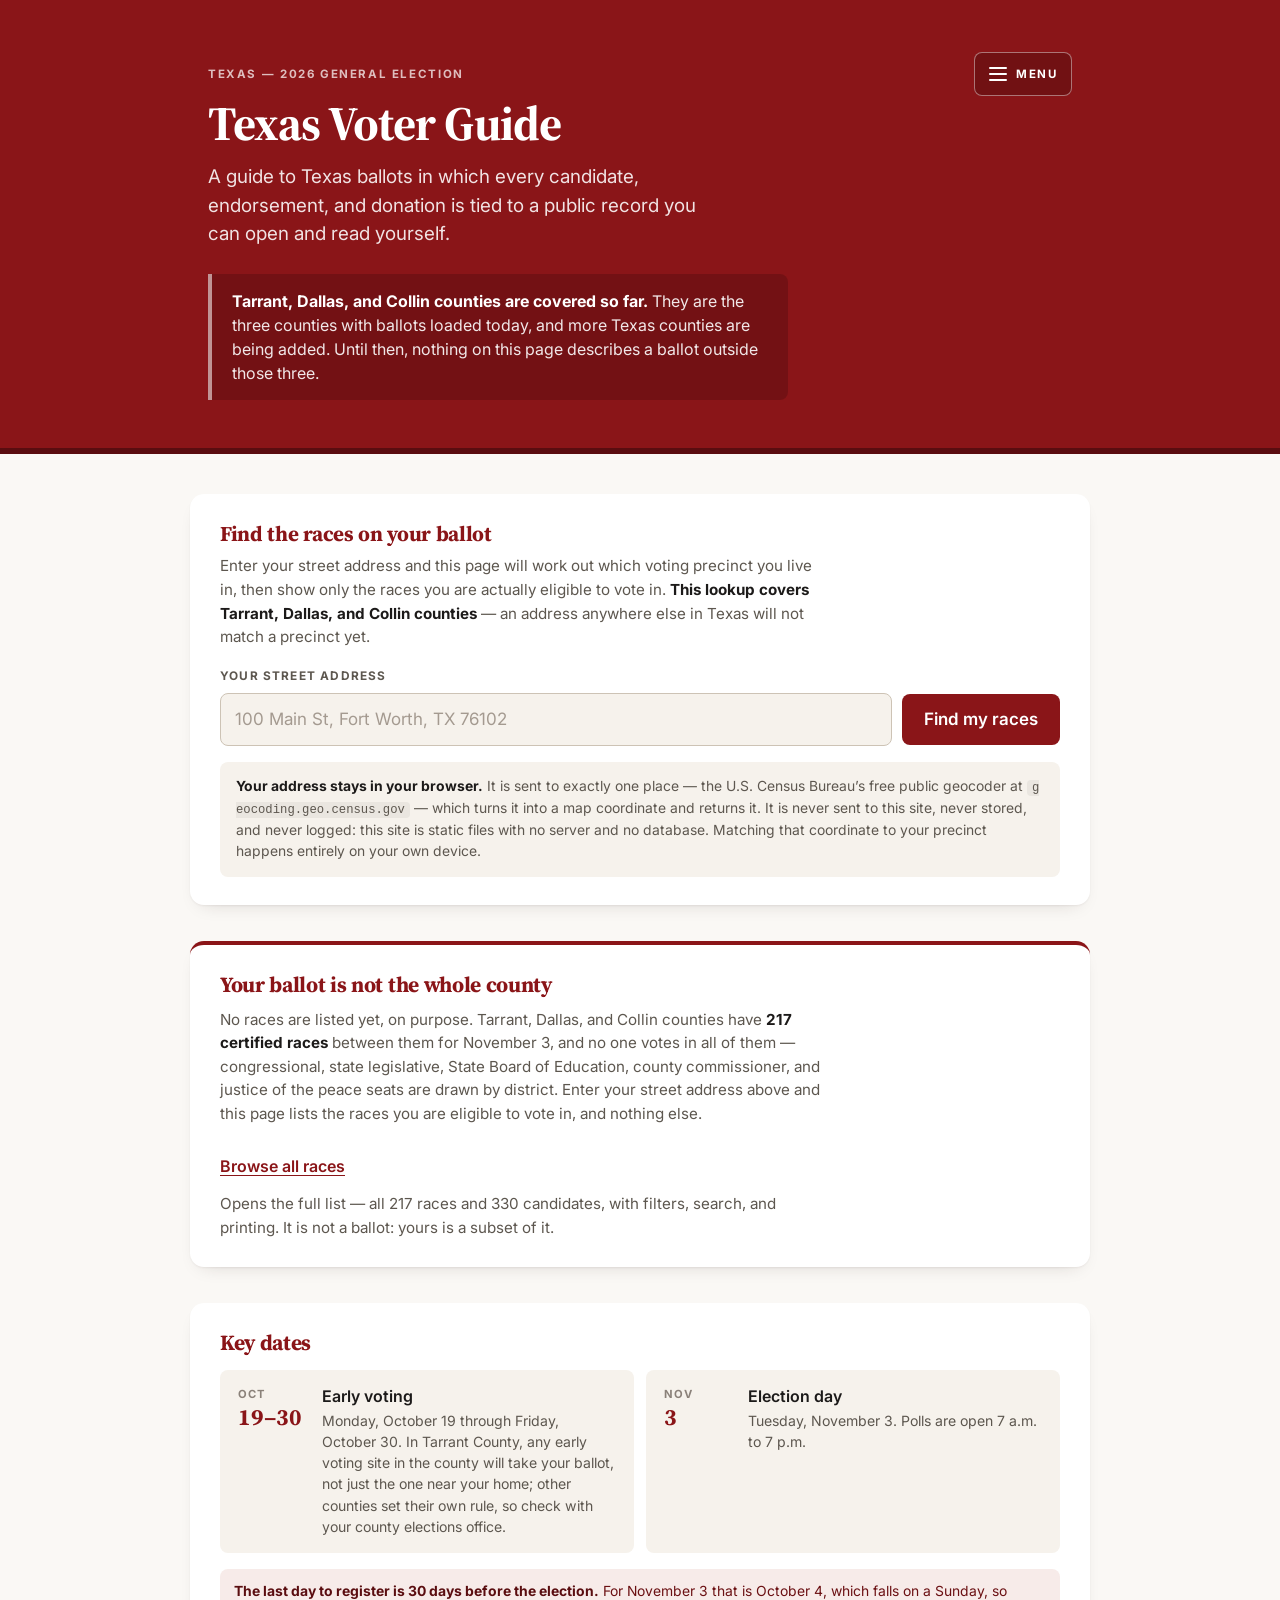
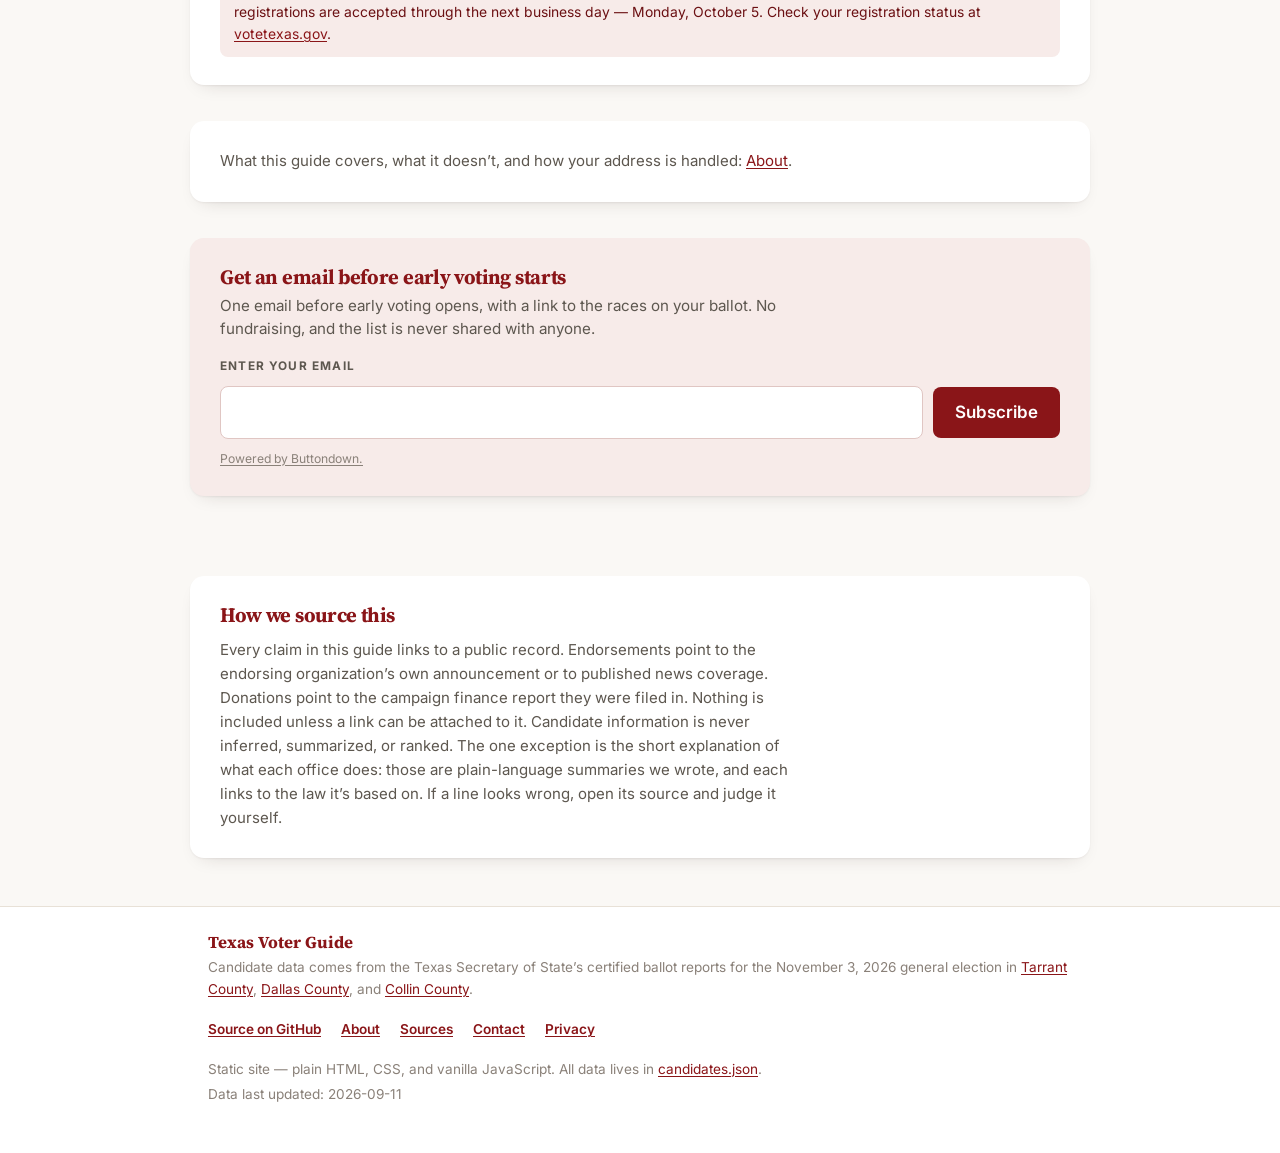
==== index.html @ 0474d274 "Disclose office summaries in sourcing statement and provenance" ====
<!DOCTYPE html>
<html lang="en">
<head>
<meta charset="utf-8">
<meta name="viewport" content="width=device-width, initial-scale=1">
<title>Texas Voter Guide</title>
<meta name="description" content="A static voter guide for Texas: races, candidates, endorsements, and donations, each with a source link. Tarrant, Dallas, and Collin counties are covered so far; more are on the way.">
<meta name="theme-color" content="#8a1518">
<link rel="icon" href="favicon.svg" type="image/svg+xml">
<link rel="preconnect" href="https://fonts.googleapis.com">
<link rel="preconnect" href="https://fonts.gstatic.com" crossorigin>
<link rel="stylesheet" href="https://fonts.googleapis.com/css2?family=Inter:wght@400;500;600;700&family=Source+Serif+4:opsz,wght@8..60,600;8..60,700&display=swap">
<link rel="stylesheet" href="styles.css">
</head>
<body>

<header class="site-header">
  <div class="wrap">
    <div class="masthead">
      <p class="eyebrow">Texas &mdash; 2026 general election</p>
      <button type="button" class="nav-toggle" id="nav-toggle"
        aria-expanded="false" aria-controls="site-nav">
        <span class="nav-bars" aria-hidden="true"></span>
        <span>Menu</span>
      </button>
    </div>

    <nav class="site-nav" id="site-nav" aria-label="Site">
      <ul>
        <li><a href="index.html" aria-current="page">Guide</a></li>
        <li><a href="about.html">About</a></li>
        <li><a href="contact.html">Contact</a></li>
      </ul>
    </nav>

    <h1>Texas Voter Guide</h1>
    <p class="mission">A guide to Texas ballots in which every candidate, endorsement, and donation is tied to a public record you can open and read yourself.</p>

    <p class="coverage"><strong>Tarrant, Dallas, and Collin counties are covered so far.</strong> They
      are the three counties with ballots loaded today, and more Texas counties are being added. Until
      then, nothing on this page describes a ballot outside those three.</p>
  </div>
</header>

<div class="wrap page">

  <section class="panel lookup" aria-labelledby="lookup-title">
    <h2 id="lookup-title">Find the races on your ballot</h2>
    <p class="lookup-intro">Enter your street address and this page will work out which voting
      precinct you live in, then show only the races you are actually eligible to vote in.
      <strong>This lookup covers Tarrant, Dallas, and Collin counties</strong> &mdash; an address anywhere
      else in Texas will not match a precinct yet.</p>

    <form id="lookup-form" class="lookup-form" novalidate>
      <label for="lookup-address">Your street address</label>
      <div class="lookup-row">
        <input type="text" id="lookup-address" name="address" autocomplete="street-address"
          placeholder="100 Main St, Fort Worth, TX 76102" spellcheck="false">
        <button type="submit" id="lookup-submit">Find my races</button>
      </div>

      <p class="lookup-privacy">
        <strong>Your address stays in your browser.</strong> It is sent to exactly one place &mdash;
        the U.S. Census Bureau&rsquo;s free public geocoder at <code>geocoding.geo.census.gov</code>
        &mdash; which turns it into a map coordinate and returns it. It is never sent to this site,
        never stored, and never logged: this site is static files with no server and no database.
        Matching that coordinate to your precinct happens entirely on your own device.
      </p>
    </form>

    <div id="lookup-status" class="lookup-status" role="status" aria-live="polite" hidden></div>
    <div id="lookup-result" class="lookup-result" hidden></div>
  </section>

  <!-- Stands where the race list will go. Nothing is rendered on first load:
       the list is opened either by an address resolving or by the browse
       button below, both of which run revealRaces() in app.js. -->
  <section class="panel gate" id="landing-gate" aria-labelledby="gate-title">
    <h2 id="gate-title">Your ballot is not the whole county</h2>
    <p>No races are listed yet, on purpose. Tarrant, Dallas, and Collin counties have
      <strong><span data-count="races">&hellip;</span> certified races</strong> between them
      for November 3, and no one votes in all of them &mdash; congressional, state legislative,
      State Board of Education, county commissioner, and justice of the peace seats are drawn by
      district. Enter your street address above and this page lists the races you are eligible to
      vote in, and nothing else.</p>

    <p class="gate-action">
      <button type="button" class="gate-link" id="browse-all"
        aria-controls="browse" aria-expanded="false">Browse all races</button>
    </p>
    <p class="gate-hint">Opens the full list &mdash; all <span data-count="races">&hellip;</span>
      races and <span data-count="candidates">&hellip;</span> candidates, with
      filters, search, and printing. It is not a ballot: yours is a subset of it.</p>
  </section>

  <section class="panel dates" aria-labelledby="dates-title">
    <h2 id="dates-title">Key dates</h2>
    <ul class="date-list">
      <li>
        <span class="date-when">
          <span class="date-month">Oct</span>
          <span class="date-day">19&ndash;30</span>
        </span>
        <span class="date-what">
          <span class="date-title">Early voting</span>
          <span class="date-body">Monday, October 19 through Friday, October 30. In Tarrant County,
            any early voting site in the county will take your ballot, not just the one near your
            home; other counties set their own rule, so check with your county elections
            office.</span>
        </span>
      </li>
      <li>
        <span class="date-when">
          <span class="date-month">Nov</span>
          <span class="date-day">3</span>
        </span>
        <span class="date-what">
          <span class="date-title">Election day</span>
          <span class="date-body">Tuesday, November 3. Polls are open 7 a.m. to 7 p.m.</span>
        </span>
      </li>
    </ul>

    <p class="date-note"><strong>The last day to register is 30 days before the election.</strong>
      For November 3 that is October 4, which falls on a Sunday, so registrations are accepted
      through the next business day &mdash; Monday, October 5. Check your registration status at
      <a href="https://www.votetexas.gov/register-to-vote/">votetexas.gov</a>.</p>
  </section>

  <!-- Hidden on first load; revealed by revealRaces() in app.js once an address
       resolves or the browse button is pressed. -->
  <div id="browse" class="browse" tabindex="-1" hidden>

    <section class="panel" aria-labelledby="how-title">
      <p class="eyebrow" id="how-title">How this guide works</p>
      <ol class="steps">
        <li>
          <span class="step-title">Find your ballot</span>
          <span class="step-body">Filter by federal, state, or county races &mdash; then check which districts you live in.</span>
        </li>
        <li>
          <span class="step-title">Compare the candidates</span>
          <span class="step-body">Each race card lists its certified candidates and their party.</span>
        </li>
        <li>
          <span class="step-title">Check the source</span>
          <span class="step-body">Candidate names come from the state&rsquo;s certified ballot report, linked below.</span>
        </li>
      </ol>
    </section>

    <div class="panel banner" role="note">
      <p class="banner-title">Candidates are real &mdash; endorsements and donations are not loaded yet</p>
      <p>Every race name, candidate name, and party label below is transcribed from the Texas
      Secretary of State&rsquo;s Ballot Certification Reports for the November 3, 2026 general
      election in <a href="sources/ballot-certification-2026-11-03.pdf">Tarrant County</a>,
      <a href="sources/ballot-certification-dallas-2026-11-03.pdf">Dallas County</a>, and
      <a href="sources/ballot-certification-collin-2026-11-03.pdf">Collin County</a>. The
      endorsement and donation sections are empty for every candidate: that data has not been
      collected yet.</p>
      <p>This page lists every race certified in all three counties. <strong>Your ballot will show only a
      subset of them</strong> &mdash; congressional, state legislative, State Board of Education,
      county commissioner, and justice of the peace races are drawn by district, so which ones you
      vote in depends on your address. Use the address lookup above to narrow this page to your
      own ballot.</p>
    </div>

    <section class="controls" id="controls" aria-label="Filters">
      <div class="control">
        <label for="filter-type">Level</label>
        <select id="filter-type">
          <option value="all">All levels</option>
          <option value="federal">Federal</option>
          <option value="state">State</option>
          <option value="county">County &amp; precinct</option>
        </select>
      </div>

      <div class="control">
        <label for="filter-party">Party</label>
        <select id="filter-party">
          <option value="all">All parties</option>
          <option value="REPUBLICAN">Republican</option>
          <option value="DEMOCRATIC">Democratic</option>
          <option value="LIBERTARIAN">Libertarian</option>
          <option value="GREEN">Green</option>
        </select>
      </div>

      <div class="control control-wide">
        <label for="filter-jurisdiction">Jurisdiction</label>
        <select id="filter-jurisdiction">
          <option value="all">All jurisdictions</option>
        </select>
      </div>

      <div class="control control-wide">
        <label for="filter-sort">Order</label>
        <select id="filter-sort">
          <option value="ballot">Ballot order</option>
          <option value="jurisdiction">Grouped by jurisdiction</option>
        </select>
      </div>

      <div class="control control-wide control-search">
        <label for="filter-search">Search</label>
        <input type="search" id="filter-search" placeholder="Candidate, race, donor, endorser&hellip;" autocomplete="off">
      </div>

      <div class="control control-wide control-reset">
        <label for="filter-reset">Filters</label>
        <button type="button" id="filter-reset">Reset filters</button>
      </div>
    </section>

    <p class="filter-note" id="party-note" hidden></p>

    <div class="result-bar">
      <p class="result-count" id="result-count" aria-live="polite"></p>
      <button type="button" id="print-ballot" class="print-button">Print my ballot</button>
    </div>

    <!-- Screen-hidden, print-only: the printed sheet has no hero to identify it,
         so it carries its own heading and, when an address has resolved, the
         precinct and matched address the list was narrowed to. -->
    <div class="print-only print-header" id="print-header"></div>

    <main id="results" aria-label="Races by jurisdiction"></main>

    <!-- Screen-hidden, print-only: filled in only for a slate print, where races
         with no candidate from the selected party are the reason the sheet has
         gaps in it. -->
    <div class="print-only print-footer" id="print-footer"></div>

  </div><!-- /#browse -->

  <section class="panel about" aria-label="About this guide">
    <p>What this guide covers, what it doesn&rsquo;t, and how your address is handled:
      <a href="about.html">About</a>.</p>
  </section>

  <section class="panel signup" aria-labelledby="signup-title">
    <h2 id="signup-title">Get an email before early voting starts</h2>
    <p class="signup-intro">One email before early voting opens, with a link to the races on your
      ballot. No fundraising, and the list is never shared with anyone.</p>

    <form action="https://buttondown.com/api/emails/embed-subscribe/redvoterguides" method="post" class="embeddable-buttondown-form">
      <label for="bd-email">Enter your email</label>
      <input type="email" name="email" id="bd-email" />
      <input type="submit" value="Subscribe" />
      <p><a href="https://buttondown.com/refer/redvoterguides" target="_blank">Powered by Buttondown.</a></p>
    </form>
  </section>

  <section class="sourcing" aria-labelledby="sourcing-title">
    <h2 id="sourcing-title">How we source this</h2>
    <p>Every claim in this guide links to a public record. Endorsements point to the endorsing
      organization&rsquo;s own announcement or to published news coverage. Donations point to the
      campaign finance report they were filed in. Nothing is included unless a link can be
      attached to it. Candidate information is never inferred, summarized, or ranked. The one
      exception is the short explanation of what each office does: those are plain-language
      summaries we wrote, and each links to the law it&rsquo;s based on. If a line looks wrong,
      open its source and judge it yourself.</p>
  </section>

</div>

<footer class="site-footer">
  <div class="wrap">
    <p class="footer-name">Texas Voter Guide</p>
    <p>Candidate data comes from the Texas Secretary of State&rsquo;s certified ballot reports for
      the November 3, 2026 general election in
      <a href="sources/ballot-certification-2026-11-03.pdf">Tarrant County</a>,
      <a href="sources/ballot-certification-dallas-2026-11-03.pdf">Dallas County</a>, and
      <a href="sources/ballot-certification-collin-2026-11-03.pdf">Collin County</a>.</p>
    <ul class="footer-links">
      <li><a href="https://github.com/andrewwimmer/texas-voter-guide">Source on GitHub</a></li>
      <li><a href="about.html">About</a></li>
      <li><a href="sources.html">Sources</a></li>
      <li><a href="contact.html">Contact</a></li>
      <li><a href="about.html#privacy">Privacy</a></li>
    </ul>
    <p>Static site &mdash; plain HTML, CSS, and vanilla JavaScript. All data lives in
      <a href="candidates.json">candidates.json</a>.</p>
    <p id="last-updated"></p>
  </div>
</footer>

<script src="nav.js"></script>
<script src="app.js"></script>
<!-- Cloudflare Web Analytics --><script type='module' src='https://static.cloudflareinsights.com/beacon.min.js' data-cf-beacon='{"token": "117463850c114cb5905c8908d6b514a8"}'></script><!-- End Cloudflare Web Analytics -->
</body>
</html>
---- styles.css ----
/* Texas Voter Guide — presentation only.

   Mobile first: every base rule targets a phone held in one hand, and
   min-width queries only ever add width, never rearrange meaning.

   The page has three densities, in this order, and the spacing scale exists
   to keep them apart: a heavy red hero, a run of quiet explanatory panels,
   and then the ballot itself — a long list that has to stay scannable for
   several hundred lines. */

:root {
  --bg: #faf8f5;
  --surface: #ffffff;
  --surface-sunk: #f6f2ec;
  --text: #1c1a19;
  --muted: #5d574f;
  --faint: #8a8179;
  --line: #e8e1d7;
  --line-strong: #cdc3b5;
  --hairline: #f0eae1;

  --red: #8a1518;          /* 9.1:1 on --bg */
  --red-dark: #6b1013;
  --red-deep: #5a0d10;
  --red-soft: #f7ebe9;
  --red-line: #e0c6c3;

  --warn-bg: #fdf6e6;
  --warn-line: #d6a94a;
  --warn-accent: #9a6b0e;
  --warn-text: #4a3a12;

  /* Party colors carry no meaning on their own — every chip also states the
     party in words and stamps a distinctly shaped glyph. Color is the third
     signal, never the only one. */
  --rep: #8a1518;
  --rep-bg: #f9ecea;
  --dem: #164a80;
  --dem-bg: #eaf1f8;
  --lib: #7a5310;
  --lib-bg: #fbf2df;
  --grn: #1b5b37;
  --grn-bg: #e8f3ec;

  --serif: "Source Serif 4", Georgia, "Times New Roman", serif;
  --sans: Inter, -apple-system, BlinkMacSystemFont, "Segoe UI", Roboto, Arial, sans-serif;

  --r-sm: 8px;
  --r: 14px;
  --r-lg: 20px;

  /* Cards are lifted off the page instead of boxed in. Two layers: a tight
     contact shadow so edges read at all, and a wide soft one for depth. */
  --shadow: 0 1px 2px rgba(40, 26, 22, 0.05), 0 8px 20px -12px rgba(40, 26, 22, 0.22);
  --shadow-lift: 0 2px 4px rgba(40, 26, 22, 0.06), 0 14px 30px -14px rgba(40, 26, 22, 0.28);

  /* One spacing rhythm for the whole page. Panels sit a --gap apart;
     jurisdiction groups get --gap-group, which is deliberately much larger —
     that gap is the only thing separating one office's races from the next. */
  --gap: 28px;
  --gap-group: 56px;
}

* { box-sizing: border-box; }

html {
  -webkit-text-size-adjust: 100%;
  scroll-behavior: smooth;
  color-scheme: light;
}

body {
  margin: 0;
  background: var(--bg);
  color: var(--text);
  font-family: var(--sans);
  font-size: 17px;
  line-height: 1.6;
  -webkit-font-smoothing: antialiased;
  text-rendering: optimizeLegibility;
}

h1, h2, h3 {
  font-family: var(--serif);
  font-weight: 700;
  line-height: 1.15;
  letter-spacing: -0.015em;
  color: var(--red);
}

p { margin: 0 0 12px; }
p:last-child { margin-bottom: 0; }

.wrap {
  max-width: 900px;
  margin: 0 auto;
  padding: 0 18px;
}

a {
  color: var(--red);
  text-underline-offset: 2px;
  text-decoration-thickness: 1px;
}

a:hover { color: var(--red-dark); }

:focus-visible {
  outline: 3px solid var(--red);
  outline-offset: 2px;
  border-radius: 4px;
}

.visually-hidden {
  position: absolute;
  width: 1px;
  height: 1px;
  margin: -1px;
  padding: 0;
  overflow: hidden;
  clip-path: inset(50%);
  white-space: nowrap;
}

/* Shared eyebrow: small, tracked, uppercase. Used above every major heading
   so each section announces its kind before its name. */
.eyebrow {
  margin: 0 0 8px;
  font-family: var(--sans);
  font-size: 0.72rem;
  font-weight: 700;
  text-transform: uppercase;
  letter-spacing: 0.14em;
  color: var(--faint);
}

/* ==========================================================================
   Hero — a solid red band, full bleed, that the page falls out of.
   ========================================================================== */

.site-header {
  background: var(--red);
  color: #fff;
  padding: 30px 0 34px;
  /* A darker seam at the base keeps the band from ending on a flat cut. */
  box-shadow: inset 0 -6px 0 var(--red-deep);
}

.site-header .eyebrow {
  color: rgba(255, 255, 255, 0.72);
  margin-bottom: 10px;
}

.site-header h1 {
  margin: 0 0 12px;
  font-size: clamp(2.1rem, 8.5vw, 2.6rem);
  color: #fff;
  letter-spacing: -0.02em;
}

.mission {
  margin: 0;
  max-width: 34ch;
  font-size: 1.06rem;
  line-height: 1.5;
  color: rgba(255, 255, 255, 0.88);
}

/* The single most important caveat on the page, so it stays inside the band
   rather than becoming one more panel below it. */
.coverage {
  margin: 22px 0 0;
  max-width: 58ch;
  padding: 13px 16px;
  background: rgba(0, 0, 0, 0.16);
  border-left: 4px solid rgba(255, 255, 255, 0.55);
  border-radius: 0 var(--r-sm) var(--r-sm) 0;
  font-size: 0.95rem;
  line-height: 1.5;
  color: rgba(255, 255, 255, 0.9);
}

.coverage strong { color: #fff; }

/* ---------- Masthead + navigation ----------
   A hamburger at every width: the links stay collapsed behind the button on
   desktop as on a phone. The button is the single source of state
   (aria-expanded); .is-open on the nav is only ever derived from it. */

.masthead {
  display: flex;
  align-items: center;
  justify-content: space-between;
  gap: 16px;
}

.masthead .eyebrow { margin-bottom: 0; }

.nav-toggle {
  flex: 0 0 auto;
  display: inline-flex;
  align-items: center;
  gap: 9px;
  min-height: 44px;
  padding: 9px 14px;
  font: inherit;
  font-size: 0.72rem;
  font-weight: 700;
  text-transform: uppercase;
  letter-spacing: 0.12em;
  color: #fff;
  background: rgba(0, 0, 0, 0.18);
  border: 1px solid rgba(255, 255, 255, 0.42);
  border-radius: var(--r-sm);
  cursor: pointer;
  -webkit-appearance: none;
  appearance: none;
}

.nav-toggle:hover { background: rgba(0, 0, 0, 0.3); }

/* The red band swallows a red focus ring, so the hero's controls take a white
   one instead. */
.nav-toggle:focus-visible,
.site-nav a:focus-visible {
  outline: 3px solid #fff;
  outline-offset: 2px;
}

/* Three bars from one element: the middle is the span, the outer two its
   pseudo-elements. Open, the middle drops out and the others cross. */
.nav-bars,
.nav-bars::before,
.nav-bars::after {
  display: block;
  width: 18px;
  height: 2px;
  background: #fff;
  border-radius: 2px;
  transition: transform 0.16s ease, top 0.16s ease, background-color 0.16s ease;
}

.nav-bars {
  position: relative;
}

.nav-bars::before,
.nav-bars::after {
  content: "";
  position: absolute;
  left: 0;
}

.nav-bars::before { top: -6px; }
.nav-bars::after { top: 6px; }

.nav-toggle[aria-expanded="true"] .nav-bars { background: transparent; }

.nav-toggle[aria-expanded="true"] .nav-bars::before {
  top: 0;
  transform: rotate(45deg);
}

.nav-toggle[aria-expanded="true"] .nav-bars::after {
  top: 0;
  transform: rotate(-45deg);
}

.site-nav { display: none; }
.site-nav.is-open { display: block; }

.site-nav ul {
  list-style: none;
  margin: 16px 0 2px;
  padding: 6px;
  display: flex;
  flex-direction: column;
  gap: 2px;
  background: rgba(0, 0, 0, 0.18);
  border-radius: var(--r-sm);
}

.site-nav a {
  display: block;
  min-height: 44px;
  padding: 11px 13px;
  border-radius: var(--r-sm);
  color: #fff;
  font-weight: 600;
  font-size: 0.98rem;
  text-decoration: none;
}

.site-nav a:hover {
  color: #fff;
  background: rgba(255, 255, 255, 0.14);
}

/* The current page is marked by weight and a held highlight, not by colour
   alone. */
.site-nav a[aria-current="page"] {
  background: rgba(255, 255, 255, 0.18);
  font-weight: 700;
}

/* ==========================================================================
   Page body rhythm
   ========================================================================== */

.page { padding: var(--gap) 0 0; }

.panel { margin: 0 0 var(--gap); }

.panel > h2 {
  margin: 0 0 8px;
  font-size: 1.3rem;
}

/* ---------- How it works ---------- */

.steps {
  list-style: none;
  counter-reset: step;
  margin: 0;
  padding: 0;
  display: grid;
  gap: 16px;
}

.steps li {
  counter-increment: step;
  position: relative;
  padding-left: 44px;
  min-height: 32px;
}

.steps li::before {
  content: counter(step);
  position: absolute;
  left: 0;
  top: 1px;
  width: 30px;
  height: 30px;
  border-radius: 50%;
  background: var(--red);
  color: #fff;
  font-family: var(--serif);
  font-weight: 700;
  font-size: 1rem;
  display: flex;
  align-items: center;
  justify-content: center;
}

.step-title {
  display: block;
  font-weight: 600;
  font-size: 0.98rem;
  line-height: 1.35;
}

.step-body {
  display: block;
  color: var(--muted);
  font-size: 0.9rem;
  line-height: 1.5;
}

/* ---------- Section divider ----------
   Used where two unrelated forms share a page: the rule breaks the rhythm and
   the note names what comes next, so the second form is read as a new ask
   rather than as more of the first one. */

.section-divider {
  margin: var(--gap-group) 0 10px;
  border: 0;
  border-top: 1px solid var(--line-strong);
}

.section-divider-note {
  margin: 0 0 14px;
  font-size: 0.74rem;
  font-weight: 700;
  text-transform: uppercase;
  letter-spacing: 0.1em;
  color: var(--faint);
}

/* ---------- Email signup ----------
   Tinted, not white: it must never be mistaken for the address lookup. */

.signup {
  padding: 22px 20px;
  background: var(--red-soft);
  border-radius: var(--r);
  box-shadow: var(--shadow);
}

.signup h2 {
  margin: 0 0 6px;
  font-size: 1.28rem;
}

.signup-intro {
  margin: 0 0 16px;
  font-size: 0.95rem;
  line-height: 1.5;
  max-width: 56ch;
  color: var(--muted);
}

.signup .embeddable-buttondown-form {
  display: flex;
  flex-direction: column;
  gap: 10px;
}

.signup .embeddable-buttondown-form label {
  font-size: 0.74rem;
  font-weight: 700;
  text-transform: uppercase;
  letter-spacing: 0.1em;
  color: var(--muted);
}

.signup .embeddable-buttondown-form input[type="email"] {
  font: inherit;
  min-width: 0;
  min-height: 48px;
  padding: 12px 14px;
  border: 1px solid var(--red-line);
  border-radius: var(--r-sm);
  background: var(--surface);
  color: var(--text);
}

.signup .embeddable-buttondown-form input[type="submit"] {
  font: inherit;
  font-weight: 600;
  min-height: 48px;
  padding: 12px 22px;
  border: 0;
  border-radius: var(--r-sm);
  background: var(--red);
  color: #fff;
  cursor: pointer;
  white-space: nowrap;
  -webkit-appearance: none;
  appearance: none;
}

.signup .embeddable-buttondown-form input[type="submit"]:hover { background: var(--red-dark); }

.signup .embeddable-buttondown-form p {
  margin: 0;
  font-size: 0.76rem;
  color: var(--faint);
}

.signup .embeddable-buttondown-form p a { color: var(--faint); }
.signup .embeddable-buttondown-form p a:hover { color: var(--red); }

/* ---------- Data-status notice ---------- */

.banner {
  padding: 16px 18px;
  background: var(--warn-bg);
  border-left: 5px solid var(--warn-line);
  border-radius: 0 var(--r) var(--r) 0;
  color: var(--warn-text);
  font-size: 0.92rem;
  line-height: 1.55;
  box-shadow: var(--shadow);
}

.banner p { margin: 0 0 10px; }
.banner p:last-child { margin-bottom: 0; }

.banner-title {
  font-family: var(--sans);
  font-size: 0.74rem;
  font-weight: 700;
  text-transform: uppercase;
  letter-spacing: 0.1em;
  color: var(--warn-accent);
}

.banner a { color: var(--warn-accent); }

/* ---------- Address lookup ---------- */

.lookup {
  background: var(--surface);
  border-radius: var(--r);
  padding: 22px 20px;
  box-shadow: var(--shadow);
}

.lookup h2 {
  margin: 0 0 8px;
  font-size: 1.32rem;
}

.lookup-intro {
  margin: 0 0 18px;
  color: var(--muted);
  font-size: 0.95rem;
  line-height: 1.55;
  max-width: 60ch;
}

.lookup-intro strong { color: var(--text); }

.lookup-form label {
  display: block;
  font-size: 0.74rem;
  font-weight: 700;
  text-transform: uppercase;
  letter-spacing: 0.1em;
  color: var(--muted);
  margin-bottom: 7px;
}

.lookup-row {
  display: flex;
  flex-direction: column;
  gap: 10px;
}

.lookup-row input {
  flex: 1;
  min-width: 0;
  font: inherit;
  min-height: 48px;
  padding: 12px 14px;
  border: 1px solid var(--line-strong);
  border-radius: var(--r-sm);
  background: var(--surface-sunk);
  color: var(--text);
}

.lookup-row input::placeholder { color: #a49a90; }

.lookup-row button {
  font: inherit;
  font-weight: 600;
  min-height: 48px;
  padding: 12px 22px;
  border: 0;
  border-radius: var(--r-sm);
  background: var(--red);
  color: #fff;
  cursor: pointer;
  white-space: nowrap;
}

.lookup-row button:hover:not(:disabled) { background: var(--red-dark); }

.lookup-row button:disabled {
  opacity: 0.6;
  cursor: progress;
}

.lookup-privacy {
  margin: 16px 0 0;
  padding: 14px 16px;
  background: var(--surface-sunk);
  border-radius: var(--r-sm);
  font-size: 0.87rem;
  line-height: 1.55;
  color: var(--muted);
}

.lookup-privacy strong { color: var(--text); }

.lookup-privacy code,
.banner code {
  font-size: 0.88em;
  background: rgba(0, 0, 0, 0.05);
  padding: 1px 5px;
  border-radius: 4px;
  word-break: break-all;
}

/* ---------- Lookup status ---------- */

.lookup-status {
  margin-top: 14px;
  padding: 12px 14px;
  border-radius: var(--r-sm);
  background: var(--surface-sunk);
  font-size: 0.92rem;
  color: var(--muted);
}

.lookup-status-warn {
  background: var(--warn-bg);
  color: var(--warn-text);
  box-shadow: inset 4px 0 0 var(--warn-line);
  padding-left: 16px;
}

.lookup-status-error {
  background: var(--red-soft);
  color: var(--red-dark);
  font-weight: 500;
  box-shadow: inset 4px 0 0 var(--red);
  padding-left: 16px;
}

/* ---------- Matched precinct panel ---------- */

.lookup-result {
  margin-top: 18px;
  border-radius: var(--r);
  background: var(--red-soft);
  padding: 18px 18px 16px;
  box-shadow: inset 5px 0 0 var(--red);
}

.ballot-head { margin-bottom: 2px; }

.ballot-precinct-label {
  margin: 0;
  font-size: 0.72rem;
  font-weight: 700;
  text-transform: uppercase;
  letter-spacing: 0.12em;
  color: var(--muted);
}

.ballot-precinct {
  margin: 2px 0 0;
  font-family: var(--serif);
  font-size: 2.2rem;
  font-weight: 700;
  line-height: 1.05;
  color: var(--red);
  letter-spacing: -0.02em;
}

.ballot-address {
  margin: 5px 0 0;
  font-size: 0.88rem;
  color: var(--muted);
}

.ballot-why {
  margin: 16px 0 10px;
  font-size: 0.93rem;
  font-weight: 500;
}

.district-list {
  list-style: none;
  margin: 0;
  padding: 0;
  border-top: 1px solid var(--red-line);
}

.district-list li {
  display: flex;
  flex-direction: column;
  gap: 1px;
  padding: 10px 0;
  border-bottom: 1px solid var(--red-line);
}

.district-label {
  font-size: 0.72rem;
  font-weight: 700;
  text-transform: uppercase;
  letter-spacing: 0.08em;
  color: var(--muted);
}

.district-value { font-weight: 600; }

.district-unknown {
  font-weight: 400;
  font-style: italic;
  color: var(--muted);
}

.district-note {
  font-size: 0.84rem;
  color: var(--warn-text);
  background: var(--warn-bg);
  box-shadow: inset 3px 0 0 var(--warn-line);
  padding: 4px 10px;
  margin-top: 5px;
  border-radius: 0 4px 4px 0;
}

.ballot-actions {
  display: flex;
  flex-wrap: wrap;
  gap: 10px;
  margin-top: 16px;
}

.ballot-actions button {
  font: inherit;
  font-size: 0.93rem;
  font-weight: 600;
  min-height: 44px;
  padding: 10px 18px;
  border-radius: var(--r-sm);
  cursor: pointer;
  border: 0;
}

.ballot-toggle {
  background: var(--red);
  color: #fff;
}

.ballot-toggle:hover { background: var(--red-dark); }

.ballot-clear {
  background: var(--surface);
  color: var(--text);
  box-shadow: inset 0 0 0 1px var(--red-line);
}

.ballot-clear:hover {
  color: var(--red);
  box-shadow: inset 0 0 0 1px var(--red);
}

/* ==========================================================================
   Landing page

   Everything between the address field and the race list on a first visit.
   The list itself is not on the page yet, so these panels carry the whole
   first screen: what the lookup is for, when to vote, where the data came
   from, and what is missing from it.
   ========================================================================== */

/* ---------- First-load gate ----------
   Stands in the slot the race list will occupy. The red top edge ties it to
   the lookup above it: same decision, second half of it. */

.gate {
  background: var(--surface);
  border-radius: var(--r);
  border-top: 4px solid var(--red);
  padding: 22px 20px;
  box-shadow: var(--shadow);
}

.gate h2 {
  margin: 0 0 10px;
  font-size: 1.25rem;
}

.gate p {
  color: var(--muted);
  font-size: 0.95rem;
  line-height: 1.55;
  max-width: 60ch;
}

.gate strong { color: var(--text); }

.gate-action { margin: 18px 0 4px; }

/* A button, not an anchor: it reveals content rather than navigating. Styled
   as a link so it reads as the quieter second option next to "Find my races",
   but sized to the 44px touch target every other control on the page keeps. */
.gate-link {
  font: inherit;
  font-size: 1rem;
  font-weight: 600;
  cursor: pointer;
  display: inline-block;
  min-height: 44px;
  padding: 10px 0;
  border: 0;
  background: none;
  color: var(--red);
  text-align: left;
  text-decoration: underline;
  text-underline-offset: 3px;
  text-decoration-thickness: 1px;
}

.gate-link:hover {
  color: var(--red-dark);
  text-decoration-thickness: 2px;
}

.gate-hint {
  margin: 0;
  color: var(--faint);
  font-size: 0.85rem;
  line-height: 1.5;
}

/* The revealed list. No display of its own, so [hidden] keeps working. */
.browse:focus { outline: none; }

/* ---------- Key dates ---------- */

.dates {
  background: var(--surface);
  border-radius: var(--r);
  padding: 22px 20px;
  box-shadow: var(--shadow);
}

.dates h2 {
  margin: 0 0 14px;
  font-size: 1.25rem;
}

.date-list {
  list-style: none;
  margin: 0;
  padding: 0;
  display: grid;
  gap: 12px;
}

.date-list li {
  display: flex;
  gap: 14px;
  padding: 14px 16px;
  background: var(--surface-sunk);
  border-radius: var(--r-sm);
}

/* Fixed-width date column so the two rows line up their titles regardless of
   how long the date reads. */
.date-when {
  flex: 0 0 4.4rem;
  display: flex;
  flex-direction: column;
  gap: 2px;
}

.date-month {
  font-size: 0.7rem;
  font-weight: 700;
  text-transform: uppercase;
  letter-spacing: 0.11em;
  color: var(--faint);
}

.date-day {
  font-family: var(--serif);
  font-size: 1.45rem;
  font-weight: 700;
  line-height: 1;
  color: var(--red);
}

.date-title {
  display: block;
  font-weight: 600;
  font-size: 1rem;
  line-height: 1.3;
}

.date-body {
  display: block;
  margin-top: 3px;
  color: var(--muted);
  font-size: 0.88rem;
  line-height: 1.5;
}

/* The registration deadline is a rule, not a date on the calendar above it,
   so it sits outside the list and is tinted to say so. */
.date-note {
  margin: 16px 0 0;
  padding: 12px 14px;
  background: var(--red-soft);
  border-radius: var(--r-sm);
  color: var(--red-dark);
  font-size: 0.87rem;
  line-height: 1.55;
}

.date-note strong { color: var(--red-deep); }

/* ---------- Data provenance ---------- */

.provenance {
  background: var(--surface);
  border-radius: var(--r);
  padding: 22px 20px;
  box-shadow: var(--shadow);
}

.provenance h2 {
  margin: 0 0 14px;
  font-size: 1.25rem;
}

.prov-list {
  margin: 0;
  display: grid;
  gap: 14px;
}

.prov-item {
  padding: 14px 16px;
  background: var(--surface-sunk);
  border-left: 3px solid var(--red-line);
  border-radius: 0 var(--r-sm) var(--r-sm) 0;
}

/* The number is the headline: it is the thing a reader can go and count. */
.prov-item dt {
  margin: 0 0 5px;
  font-family: var(--serif);
  font-size: 1.08rem;
  font-weight: 700;
  line-height: 1.2;
  color: var(--text);
}

.prov-item dd {
  margin: 0;
  color: var(--muted);
  font-size: 0.89rem;
  line-height: 1.55;
}

.prov-meta {
  display: block;
  margin-top: 7px;
  font-size: 0.83rem;
  color: var(--faint);
}

.prov-meta code {
  font-family: ui-monospace, SFMono-Regular, Menlo, Consolas, monospace;
  font-size: 0.92em;
  word-break: break-all;
}

/* ---------- Coverage and gaps ---------- */

.scope {
  background: var(--surface);
  border-radius: var(--r);
  padding: 22px 20px;
  box-shadow: var(--shadow);
}

.scope h2 {
  margin: 0 0 14px;
  font-size: 1.25rem;
}

.scope-list {
  list-style: none;
  margin: 0;
  padding: 0;
  display: grid;
  gap: 14px;
}

/* Marker shape carries the meaning as well as the color: a check for what is
   here, a dash for what is not. */
.scope-list li {
  position: relative;
  padding-left: 32px;
  color: var(--muted);
  font-size: 0.92rem;
  line-height: 1.55;
}

.scope-list li::before {
  position: absolute;
  left: 0;
  top: 1px;
  width: 22px;
  height: 22px;
  border-radius: 50%;
  display: flex;
  align-items: center;
  justify-content: center;
  font-size: 0.8rem;
  font-weight: 700;
}

.scope-yes::before {
  content: "\2713";
  background: var(--grn-bg);
  color: var(--grn);
}

.scope-no::before {
  content: "\2013";
  background: var(--surface-sunk);
  color: var(--faint);
}

.scope-list strong { color: var(--text); }

/* ---------- Where to find endorsements ---------- */

.endorsements {
  background: var(--surface);
  border-radius: var(--r);
  padding: 22px 20px;
  box-shadow: var(--shadow);
}

.endorsements h2 {
  margin: 0 0 10px;
  font-size: 1.25rem;
}

.endorsements-intro {
  margin: 0 0 16px;
  color: var(--muted);
  font-size: 0.94rem;
  line-height: 1.6;
  max-width: 66ch;
}

.endorsement-list {
  list-style: none;
  margin: 0;
  padding: 0;
  display: grid;
  gap: 10px;
}

/* Each entry names the organization and then its host, so the destination is
   visible on paper and to anyone who cannot hover the link. */
.endorsement-list li {
  padding: 12px 14px;
  background: var(--surface-sunk);
  border-radius: var(--r-sm);
  font-size: 0.94rem;
  line-height: 1.5;
}

.endorsement-host {
  display: block;
  margin-top: 2px;
  color: var(--faint);
  font-size: 0.86rem;
}

.endorsements-note {
  margin: 16px 0 0;
  color: var(--faint);
  font-size: 0.86rem;
  line-height: 1.55;
  max-width: 66ch;
}

/* ---------- About page prose ----------
   Also the one-line pointer to the about page that stands in for the moved
   blocks on the guide. */

.about {
  background: var(--surface);
  border-radius: var(--r);
  padding: 22px 20px;
  box-shadow: var(--shadow);
}

.about h2 {
  margin: 0 0 10px;
  font-size: 1.25rem;
}

.about p,
.about ul {
  margin: 0 0 12px;
  color: var(--muted);
  font-size: 0.94rem;
  line-height: 1.6;
  max-width: 66ch;
}

.about ul { padding-left: 1.25em; }
.about li + li { margin-top: 6px; }

.about > :last-child { margin-bottom: 0; }

.about strong { color: var(--text); }

/* ==========================================================================
   Filter bar

   A labelled panel sitting in the normal flow above the results.
   ========================================================================== */

.controls {
  display: grid;
  grid-template-columns: 1fr 1fr;
  gap: 12px;
  margin: 0 0 6px;
  padding: 16px;
  background: var(--surface);
  border-radius: var(--r);
  box-shadow: var(--shadow);
}

.control {
  display: flex;
  flex-direction: column;
  gap: 6px;
  min-width: 0;
}

.control-wide { grid-column: 1 / -1; }

.control label {
  font-size: 0.7rem;
  font-weight: 700;
  text-transform: uppercase;
  letter-spacing: 0.11em;
  color: var(--faint);
}

.control select,
.control input,
.control button {
  font: inherit;
  font-size: 0.94rem;
  min-height: 46px;
  padding: 10px 12px;
  border: 1px solid var(--line-strong);
  border-radius: var(--r-sm);
  background: var(--surface);
  color: inherit;
  max-width: 100%;
  min-width: 0;
}

.control select {
  -webkit-appearance: none;
  appearance: none;
  padding-right: 32px;
  background-image: url("data:image/svg+xml,%3Csvg xmlns='http://www.w3.org/2000/svg' viewBox='0 0 12 8'%3E%3Cpath d='M1 1.5 6 6.5 11 1.5' fill='none' stroke='%235d574f' stroke-width='1.6' stroke-linecap='round' stroke-linejoin='round'/%3E%3C/svg%3E");
  background-repeat: no-repeat;
  background-position: right 12px center;
  background-size: 11px;
}

.control button {
  cursor: pointer;
  background: var(--surface-sunk);
  border-color: var(--line-strong);
  color: var(--muted);
  font-weight: 600;
  font-size: 0.88rem;
  white-space: nowrap;
  width: 100%;
}

.control button:hover {
  color: var(--red);
  border-color: var(--red);
}

/* ---------- Filter feedback ---------- */

.filter-note {
  margin: 14px 0 0;
  padding: 11px 14px;
  background: var(--red-soft);
  border-radius: var(--r-sm);
  color: var(--red-dark);
  font-size: 0.85rem;
  line-height: 1.5;
  font-weight: 500;
}

/* Count on the left, the print action on the right: the button belongs next
   to the number it will put on paper, not up in the filter bar. */
.result-bar {
  display: flex;
  align-items: center;
  justify-content: space-between;
  flex-wrap: wrap;
  gap: 10px;
  margin: 14px 2px 30px;
}

.print-button {
  flex: 0 0 auto;
  font: inherit;
  font-size: 0.8rem;
  font-weight: 700;
  letter-spacing: 0.06em;
  text-transform: uppercase;
  cursor: pointer;
  min-height: 40px;
  padding: 9px 15px;
  border: 1px solid var(--line-strong);
  border-radius: var(--r-sm);
  background: var(--surface);
  color: var(--muted);
  white-space: nowrap;
}

.print-button:hover {
  color: var(--red);
  border-color: var(--red);
}

/* Exists only on paper — see the print stylesheet at the end of this file. */
.print-only { display: none; }

.result-count {
  margin: 0;
  color: var(--faint);
  font-size: 0.82rem;
  font-weight: 600;
  letter-spacing: 0.04em;
  text-transform: uppercase;
}

/* ==========================================================================
   Results — jurisdiction groups

   The big gap between groups is doing real work: it is the only cue that
   one office's races have ended and another's have begun.
   ========================================================================== */

.jurisdiction {
  margin: 0 0 var(--gap-group);
}

.jurisdiction:last-child { margin-bottom: 0; }

.jurisdiction-head {
  margin-bottom: 18px;
  padding-bottom: 12px;
  border-bottom: 1px solid var(--line);
}

.jurisdiction-head h2 {
  margin: 4px 0 0;
  font-size: 1.55rem;
  line-height: 1.1;
}

.badge {
  display: inline-block;
  font-size: 0.68rem;
  font-weight: 700;
  text-transform: uppercase;
  letter-spacing: 0.14em;
  color: var(--faint);
}

.badge-school { color: var(--red); }

/* ---------- Race cards ---------- */

.race {
  background: var(--surface);
  border-radius: var(--r);
  padding: 16px 16px 6px;
  margin-bottom: 12px;
  box-shadow: var(--shadow);
}

.race:last-child { margin-bottom: 0; }

.race-head {
  display: flex;
  align-items: baseline;
  justify-content: space-between;
  flex-wrap: wrap;
  gap: 4px 12px;
  margin-bottom: 12px;
}

/* The largest thing in the list, by a clear margin: a race name has to be
   findable while scrolling past a hundred of them. */
.race-head h3 {
  margin: 0;
  flex: 1 1 12rem;
  font-size: 1.24rem;
  line-height: 1.2;
  color: var(--text);
  letter-spacing: -0.01em;
}

.election-date {
  flex: 0 0 auto;
  color: var(--faint);
  font-size: 0.68rem;
  font-weight: 700;
  text-transform: uppercase;
  letter-spacing: 0.1em;
  white-space: nowrap;
}

/* No candidate from the selected party: the race stays on the page — the
   absence is information — but it recedes and says why. */
.race-unmatched {
  background: var(--surface-sunk);
  box-shadow: none;
}

.race-unmatched .race-head h3 { color: var(--muted); }

.race-note {
  flex: 0 0 100%;
  margin-top: 2px;
  color: var(--red-dark);
  font-size: 0.7rem;
  font-weight: 700;
  text-transform: uppercase;
  letter-spacing: 0.08em;
}

/* ---------- Office explanations ---------- */

/* A race title that has an explanation behind it is still, first, the race
   title: same size, same weight, same color as one that does not. The button
   is stripped back to the heading it replaced, and the only thing marking it
   is the glyph at the end. Titles that match no office stay plain <h3> text,
   so the two sit side by side in a list without the explained ones reading
   as more important. */
.office-toggle {
  display: inline;
  margin: 0;
  padding: 0;
  border: 0;
  background: none;
  font: inherit;
  color: inherit;
  letter-spacing: inherit;
  text-align: left;
  cursor: pointer;
}

.office-toggle-text {
  text-decoration: underline dotted var(--line-strong);
  text-underline-offset: 3px;
  text-decoration-thickness: 1px;
}

.office-toggle:hover .office-toggle-text {
  text-decoration-color: var(--red);
}

/* Sized and spaced as its own tap target rather than as punctuation: on a
   phone the whole title line is tappable, but the glyph is what says so. */
.office-toggle-icon {
  display: inline-flex;
  align-items: center;
  justify-content: center;
  width: 1.15em;
  height: 1.15em;
  margin-left: 0.4em;
  border-radius: 50%;
  background: var(--surface-sunk);
  border: 1px solid var(--line-strong);
  color: var(--muted);
  font-size: 0.68em;
  font-weight: 700;
  line-height: 1;
  vertical-align: 0.18em;
}

.office-toggle:hover .office-toggle-icon {
  background: var(--red-soft);
  border-color: var(--red-line);
  color: var(--red-dark);
}

.office-toggle[aria-expanded="true"] .office-toggle-icon {
  background: var(--red);
  border-color: var(--red);
  color: #fff;
}

/* Full width of the race card, below the whole title line. Sunk rather than
   raised: this is a footnote to the race, not a second card inside it.
   No display of its own, so [hidden] keeps working. */
.office-panel {
  flex: 0 0 100%;
  margin-top: 10px;
  padding: 12px 14px;
  border-radius: var(--r-sm);
  border-left: 3px solid var(--red-line);
  background: var(--surface-sunk);
}

.office-desc {
  margin: 0;
  color: var(--text);
  font-size: 0.9rem;
  line-height: 1.5;
}

/* A fact about this particular seat, not about the office — set apart from
   the description so the two are not read as one sentence. */
.office-note {
  margin: 8px 0 0;
  color: var(--muted);
  font-size: 0.86rem;
  font-style: italic;
  line-height: 1.45;
}

.office-law {
  display: flex;
  flex-wrap: wrap;
  align-items: baseline;
  gap: 4px 12px;
  margin: 10px 0 0;
  padding-top: 9px;
  border-top: 1px solid var(--line);
}

.office-law-label {
  color: var(--faint);
  font-size: 0.64rem;
  font-weight: 700;
  text-transform: uppercase;
  letter-spacing: 0.12em;
}

/* The longest label here runs past 50 characters, which is wider than a
   phone's content column: the link wraps inside itself rather than pushing
   the panel into a horizontal scroll. */
.office-law-link {
  min-width: 0;
  font-size: 0.82rem;
  font-weight: 600;
  overflow-wrap: break-word;
}

/* ---------- Candidate rows ---------- */

/* Rules go between rows, not above the first one. Sibling-matched rather
   than :first-of-type, because a row is a <details> when it has detail to
   open and a <div> when it does not — two element types in one list. */
.candidate + .candidate {
  border-top: 1px solid var(--hairline);
}

.candidate-row {
  display: flex;
  align-items: center;
  flex-wrap: wrap;
  gap: 8px 10px;
  padding: 11px 0;
  list-style: none;
}

/* A candidate with sourced detail is a <details>; one without is a plain
   row. The chevron only ever appears where there is something to open. */
.candidate-row::-webkit-details-marker { display: none; }
.candidate-row::marker { content: ""; }

details.candidate > .candidate-row {
  cursor: pointer;
  padding-right: 26px;
  position: relative;
}

details.candidate > .candidate-row::after {
  content: "";
  position: absolute;
  right: 4px;
  top: 50%;
  width: 9px;
  height: 9px;
  margin-top: -6px;
  border-right: 2px solid var(--faint);
  border-bottom: 2px solid var(--faint);
  transform: rotate(45deg);
  transition: transform 0.15s ease;
}

details.candidate[open] > .candidate-row::after {
  margin-top: -2px;
  transform: rotate(225deg);
}

details.candidate > .candidate-row:hover .candidate-name { color: var(--red); }

.candidate-name {
  font-size: 0.98rem;
  font-weight: 600;
  line-height: 1.3;
  color: var(--text);
  flex: 1 1 auto;
  min-width: 0;
}

/* Off-party candidates are pushed back, never hidden — held high enough
   that the names stay readable to anyone looking past the highlight. */
.candidate-dim { opacity: 0.45; }

.candidate-match .candidate-name { color: var(--red-dark); }

/* ---------- Party chips ----------
   Filled, labelled, and shaped. The glyph's outline differs per party
   (square, circle, hexagon, diamond) so the chips stay distinguishable
   in greyscale, at a glance, and to anyone who does not see the hue. */

.party {
  display: inline-flex;
  align-items: center;
  gap: 6px;
  flex: 0 0 auto;
  padding: 3px 10px 3px 3px;
  border-radius: 999px;
  font-size: 0.72rem;
  font-weight: 700;
  letter-spacing: 0.06em;
  text-transform: uppercase;
  white-space: nowrap;
  background: var(--surface-sunk);
  color: var(--muted);
}

.party-glyph {
  display: flex;
  align-items: center;
  justify-content: center;
  width: 21px;
  height: 21px;
  font-size: 0.68rem;
  font-weight: 700;
  letter-spacing: 0;
  color: #fff;
  background: var(--muted);
}

.party-republican { background: var(--rep-bg); color: var(--rep); }
.party-republican .party-glyph { background: var(--rep); border-radius: 4px; }

.party-democratic { background: var(--dem-bg); color: var(--dem); }
.party-democratic .party-glyph { background: var(--dem); border-radius: 50%; }

.party-libertarian { background: var(--lib-bg); color: var(--lib); }
.party-libertarian .party-glyph {
  background: var(--lib);
  clip-path: polygon(26% 0, 74% 0, 100% 50%, 74% 100%, 26% 100%, 0 50%);
}

.party-green { background: var(--grn-bg); color: var(--grn); }
.party-green .party-glyph {
  width: 23px;
  height: 23px;
  background: var(--grn);
  clip-path: polygon(50% 0, 100% 50%, 50% 100%, 0 50%);
}

/* ---------- Unopposed ---------- */

.marker-unopposed {
  flex: 0 0 auto;
  padding: 3px 9px;
  border-radius: 999px;
  box-shadow: inset 0 0 0 1px var(--line-strong);
  font-size: 0.68rem;
  font-weight: 700;
  text-transform: uppercase;
  letter-spacing: 0.08em;
  color: var(--muted);
  white-space: nowrap;
}

/* ---------- Expanded candidate detail ---------- */

.candidate-detail {
  padding: 2px 0 16px;
}

.detail { margin: 0 0 16px; }
.detail:last-child { margin-bottom: 0; }

.detail-label {
  margin: 0 0 8px;
  font-size: 0.68rem;
  font-weight: 700;
  text-transform: uppercase;
  letter-spacing: 0.12em;
  color: var(--faint);
}

.item-list {
  list-style: none;
  margin: 0;
  padding: 0;
}

.item-list li {
  padding: 10px 14px;
  margin-bottom: 8px;
  background: var(--surface-sunk);
  border-radius: var(--r-sm);
  font-size: 0.92rem;
  line-height: 1.5;
}

.item-list li:last-child { margin-bottom: 0; }

.item-name { font-weight: 600; }

.item-meta {
  color: var(--muted);
  font-size: 0.85rem;
}

.item-note {
  display: block;
  color: var(--muted);
  font-size: 0.85rem;
}

.source-link {
  display: inline-block;
  margin-top: 4px;
  font-size: 0.82rem;
  font-weight: 600;
}

.amount {
  font-variant-numeric: tabular-nums;
  font-weight: 700;
}

/* ---------- Empty / loading states ---------- */

.status {
  padding: 40px 20px;
  text-align: center;
  color: var(--muted);
  background: var(--surface);
  border-radius: var(--r);
  box-shadow: var(--shadow);
}

.status-error {
  color: var(--red-dark);
  background: var(--red-soft);
  box-shadow: inset 5px 0 0 var(--red);
  text-align: left;
}

/* ---------- Sourcing note ---------- */

.sourcing {
  margin: var(--gap-group) 0 0;
  padding: 22px 20px;
  background: var(--surface);
  border-radius: var(--r);
  box-shadow: var(--shadow);
}

.sourcing h2 {
  margin: 0 0 10px;
  font-size: 1.28rem;
}

.sourcing p {
  margin: 0;
  color: var(--muted);
  font-size: 0.94rem;
  line-height: 1.6;
  max-width: 66ch;
}

/* ---------- Contact form ----------
   Controls are deliberately identical to the address lookup's: same 48px floor,
   same radius, same sunk fill, so the two forms on the site read as one kit. */

.contact {
  background: var(--surface);
  border-radius: var(--r);
  padding: 22px 20px;
  box-shadow: var(--shadow);
}

.contact h2 {
  margin: 0 0 8px;
  font-size: 1.32rem;
}

.contact-intro {
  margin: 0 0 20px;
  color: var(--muted);
  font-size: 0.95rem;
  line-height: 1.55;
  max-width: 60ch;
}

.contact-intro strong { color: var(--text); }

.contact-form {
  display: grid;
  gap: 18px;
}

.contact-form .field {
  display: grid;
  gap: 7px;
}

.contact-form label {
  font-size: 0.74rem;
  font-weight: 700;
  text-transform: uppercase;
  letter-spacing: 0.1em;
  color: var(--muted);
}

.contact-form input,
.contact-form textarea {
  width: 100%;
  min-width: 0;
  font: inherit;
  min-height: 48px;
  padding: 12px 14px;
  border: 1px solid var(--line-strong);
  border-radius: var(--r-sm);
  background: var(--surface-sunk);
  color: var(--text);
}

.contact-form textarea {
  /* Vertical only: a textarea dragged wider breaks the column on a phone. */
  resize: vertical;
  line-height: 1.55;
  min-height: 150px;
}

.field-note {
  margin: 0;
  font-size: 0.82rem;
  color: var(--faint);
}

.contact-submit {
  justify-self: start;
  font: inherit;
  font-weight: 600;
  min-height: 48px;
  padding: 12px 26px;
  border: 0;
  border-radius: var(--r-sm);
  background: var(--red);
  color: #fff;
  cursor: pointer;
  -webkit-appearance: none;
  appearance: none;
}

.contact-submit:hover { background: var(--red-dark); }

/* Bot bait. Not .visually-hidden: that keeps the field in the accessibility
   tree, where a screen reader would read out a question no person should
   answer. This one is gone for everybody who is real. */
.honeypot { display: none; }

/* ---------- Footer ---------- */

.site-footer {
  margin-top: 48px;
  padding: 26px 0 44px;
  background: var(--surface);
  border-top: 1px solid var(--line);
  color: var(--faint);
  font-size: 0.85rem;
}

.site-footer p { margin: 0 0 4px; }

.footer-name {
  font-family: var(--serif);
  font-weight: 700;
  font-size: 1.05rem;
  line-height: 1.2;
  color: var(--red);
  margin-bottom: 8px;
}

.footer-links {
  list-style: none;
  display: flex;
  flex-wrap: wrap;
  gap: 8px 20px;
  margin: 12px 0;
  padding: 0;
}

.footer-links a {
  display: inline-block;
  /* A comfortable tap target without pushing the links apart visually. */
  padding: 6px 0;
  font-weight: 600;
}

/* ==========================================================================
   Wider screens — more air, never a different page.
   ========================================================================== */

@media (min-width: 620px) {
  :root {
    --gap: 36px;
    --gap-group: 80px;
  }

  .site-header { padding: 52px 0 54px; }

  .site-header h1 { font-size: 3rem; }
  .mission { font-size: 1.18rem; max-width: 42ch; }
  .coverage { margin-top: 26px; padding: 15px 20px; font-size: 1rem; }

  .page { padding-top: 40px; }

  .steps {
    grid-template-columns: repeat(3, 1fr);
    gap: 24px;
  }

  .signup,
  .lookup,
  .contact,
  .gate,
  .dates,
  .provenance,
  .scope,
  .endorsements,
  .about,
  .sourcing { padding: 28px 30px; }

  /* Two dates side by side; the provenance entries pair off the same way. Both
     lists are exactly two items, so the row always fills. */
  .date-list,
  .prov-list { grid-template-columns: 1fr 1fr; }

  .date-list li { padding: 16px 18px; }

  .gate h2,
  .dates h2,
  .provenance h2,
  .scope h2,
  .endorsements h2,
  .about h2 { font-size: 1.35rem; }

  .banner { padding: 20px 24px; font-size: 0.95rem; }

  .signup .embeddable-buttondown-form {
    flex-direction: row;
    flex-wrap: wrap;
    align-items: center;
  }

  .signup .embeddable-buttondown-form label { flex: 0 0 100%; }
  .signup .embeddable-buttondown-form input[type="email"] { flex: 1 1 15rem; }
  .signup .embeddable-buttondown-form input[type="submit"] { flex: 0 0 auto; }
  .signup .embeddable-buttondown-form p { flex: 0 0 100%; }

  .lookup-row {
    flex-direction: row;
    align-items: center;
  }

  .district-list li {
    flex-direction: row;
    align-items: baseline;
    gap: 12px;
    flex-wrap: wrap;
  }

  .district-label { flex: 0 0 13rem; }

  .district-note {
    flex-basis: 100%;
    margin-left: 13rem;
  }

  .controls {
    /* The last column sizes to its content so the Order select can show
       "Grouped by jurisdiction" in full rather than clipping it. */
    grid-template-columns: repeat(3, 1fr) auto;
    align-items: end;
    padding: 18px 20px;
  }

  .control-wide { grid-column: auto; }
  .control-search { grid-column: span 3; }
  .control-reset { grid-column: span 1; }

  .jurisdiction-head h2 { font-size: 1.95rem; }

  .race {
    padding: 20px 24px 8px;
    margin-bottom: 14px;
  }

  .race-head h3 { font-size: 1.42rem; }

  .candidate-name { font-size: 1.02rem; }

  .candidate-row { padding: 13px 0; }
}

@media (prefers-reduced-motion: reduce) {
  html { scroll-behavior: auto; }
  * { transition-duration: 0.01ms !important; }
}


/* ==========================================================================
   Print — the ballot, and nothing else.

   Paper gets one job: the races currently on screen, in the order they are
   currently in, with each race's candidates, party, and unopposed marker.
   Everything that exists to help someone navigate the site — hero, filters,
   signup, banner, footer, and the sourced detail behind each candidate row —
   is furniture here, so it comes off. Single column, black on white, no
   shadows and no tinted panels: it has to survive a cheap printer.
   ========================================================================== */

@media print {
  /* Sized to be read, not just to fit: 10pt base with 11pt race names. Two
     columns on the ballot buy back the width that larger type costs, so a
     60-race ballot still lands on about two sheets. Margins are the narrowest
     most consumer printers will render without clipping. */
  @page {
    margin: 11mm;
  }

  /* One sweep to flatten every tinted panel, chip, and shadow the screen
     design leans on. Structure below is then rebuilt in plain black. */
  *,
  *::before,
  *::after {
    background: transparent !important;
    box-shadow: none !important;
    color: #000 !important;
    text-shadow: none !important;
  }

  html {
    font-size: 10pt;
    scroll-behavior: auto;
  }

  body {
    background: #fff;
  }

  /* Everything that is not the ballot. */
  .site-header,
  .panel,
  .controls,
  .filter-note,
  .result-bar,
  .sourcing,
  .site-footer {
    display: none !important;
  }

  .print-only { display: block; }

  /* The contact page has no ballot to print, so the sweep above would leave it
     blank. Give it back its prose — the form itself is useless on paper. */
  .page-contact .panel,
  .page-contact .sourcing { display: block !important; }
  .page-contact .contact-form,
  .page-contact .embeddable-buttondown-form,
  .page-contact .section-divider,
  .page-contact .section-divider-note { display: none !important; }

  /* Same for the about and sources pages: no ballot, only prose, so give their
     panels back. */
  .page-about .panel,
  .page-about .sourcing,
  .page-sources .panel,
  .page-sources .sourcing { display: block !important; }

  .wrap,
  .page {
    max-width: none;
    width: auto;
    margin: 0;
    padding: 0;
  }

  /* ---------- Print header ---------- */

  .print-header {
    margin: 0 0 6pt;
    padding: 0 0 3pt;
    border-bottom: 0.75pt solid #000;
    break-after: avoid;
    page-break-after: avoid;
  }

  .print-title {
    margin: 0 0 1pt;
    font-family: var(--serif);
    font-size: 11pt;
    font-weight: 700;
    line-height: 1.1;
  }

  .print-meta {
    margin: 0;
    font-size: 7pt;
    line-height: 1.25;
  }

  /* The one line that says the sheet is a slate and not the full field. It
     outranks the precinct and the race count, so it is sized above them. */
  .print-filter {
    font-size: 9pt;
    font-weight: 700;
  }

  /* ---------- Races ---------- */

  /* Two columns: at 10pt a single full-width measure would run to four or five
     sheets, and a race line is short enough that half the page is a generous
     measure for it. Every race already carries break-inside: avoid, which the
     column breaker honours the same way the page breaker does. */
  #results {
    column-count: 2;
    column-gap: 14pt;
  }

  .jurisdiction {
    margin: 0 0 7pt;
  }

  .jurisdiction-head {
    margin: 0 0 2pt;
    padding: 0;
    border: 0;
    border-bottom: 0.5pt solid #000;
    break-after: avoid;
    page-break-after: avoid;
  }

  .jurisdiction-head h2 {
    font-size: 9pt;
    line-height: 1.15;
  }

  .badge { display: none !important; }

  /* A race is a single block on paper: never split a race name from its
     candidates across a page break. */
  .race {
    margin: 0 0 6pt;
    padding: 0;
    border: 0;
    border-radius: 0;
    break-inside: avoid;
    page-break-inside: avoid;
  }

  .race-head {
    display: block;
    margin: 0;
  }

  /* The race name is the only thing separating one block from the next, so it
     keeps its weight as well as its size. */
  .race-head h3 {
    font-size: 11pt;
    font-weight: 700;
    line-height: 1.15;
  }

  /* One election, printed once in the header. */
  .election-date { display: none !important; }

  /* On paper the title is a title again — there is nothing to tap, so the
     disclosure marker goes and the button prints as the heading text it
     holds. An explanation the reader opened before printing is not carried
     onto the sheet: this is a ballot to vote from, and a page of them is
     already two sheets without the footnotes. */
  .office-toggle-icon { display: none !important; }
  .office-panel { display: none !important; }

  .office-toggle {
    font: inherit;
    color: inherit;
  }

  .office-toggle-text { text-decoration: none; }

  /* The absence of a pick is the whole reason this race is still on the sheet,
     so the note takes the slot the candidate's name would have occupied:
     same indent, same size, italic so it does not read as a person's name. */
  .race-note {
    display: block;
    margin: 0;
    padding: 0 0 0 9pt;
    font-size: 10pt;
    font-style: italic;
    font-weight: 400;
    letter-spacing: 0;
    line-height: 1.2;
    text-transform: none;
  }

  /* ---------- Candidate lines ---------- */

  /* Slate print: with a party selected the sheet is a card to carry into the
     booth, so it drops the other parties' candidates outright and leaves one
     name per race. The screen dims them; a dimmed name on paper just looks
     like a bad printer, and a voter reading down a column does not want to
     re-apply the filter by eye. */
  .candidate-dim { display: none !important; }

  .candidate {
    display: block;
    opacity: 1 !important;
    border: 0;
  }

  .candidate + .candidate { border-top: 0; }

  /* Endorsements and donations stay off the sheet, and so does the disclosure
     arrow that would have opened them. */
  .candidate-detail { display: none !important; }
  details.candidate > .candidate-row::after { display: none !important; }

  .candidate-row {
    display: block;
    padding: 0 0 0 9pt;
    font-size: 10pt;
    line-height: 1.2;
  }

  .candidate-name {
    font-size: inherit;
    font-weight: 600;
  }

  /* Chips become plain running text: "Jane Doe — Republican · Unopposed". */
  .party,
  .marker-unopposed {
    display: inline;
    padding: 0;
    border-radius: 0;
    font-size: inherit;
    font-weight: 400;
    letter-spacing: 0;
    text-transform: none;
  }

  /* Non-breaking spaces: a collapsible space inside generated content is not
     reliably kept, and these separators must not lose their air. */
  .party::before { content: "\00a0\2014\00a0"; }
  .marker-unopposed::before { content: "\00a0\00b7\00a0"; }

  /* The glyph is the party's first letter again, doubled up once the chip is
     flattened to text. */
  .party-glyph { display: none !important; }

  /* "No races match the current filters" is worth printing — a blank sheet is
     not. */
  .status {
    padding: 0;
    font-size: 9pt;
  }

  /* Sits below both columns, full width, and only has content on a slate
     print. Empty on an unfiltered sheet, where it collapses to nothing. */
  .print-footer {
    margin: 8pt 0 0;
    padding: 3pt 0 0;
    border-top: 0.75pt solid #000;
    font-size: 8pt;
    line-height: 1.3;
    break-inside: avoid;
    page-break-inside: avoid;
  }

  .print-footer:empty {
    display: none !important;
  }
}
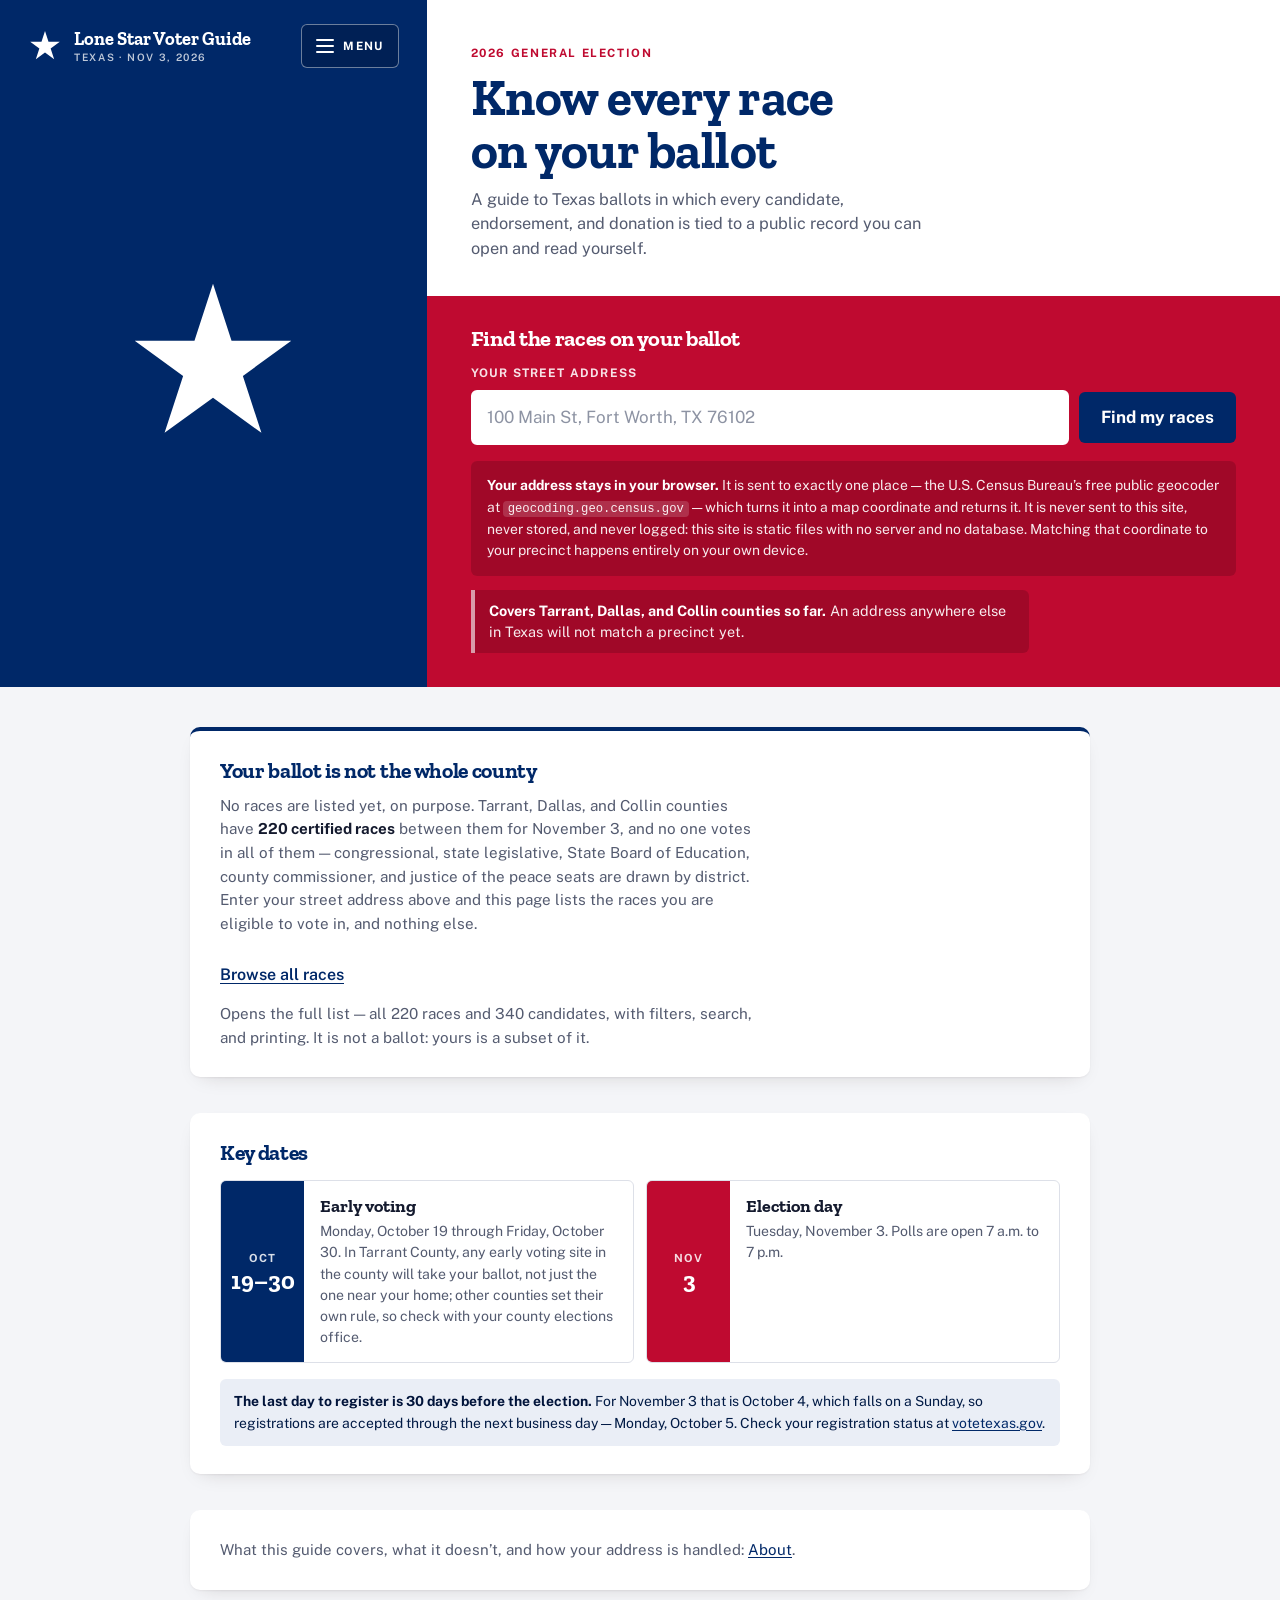
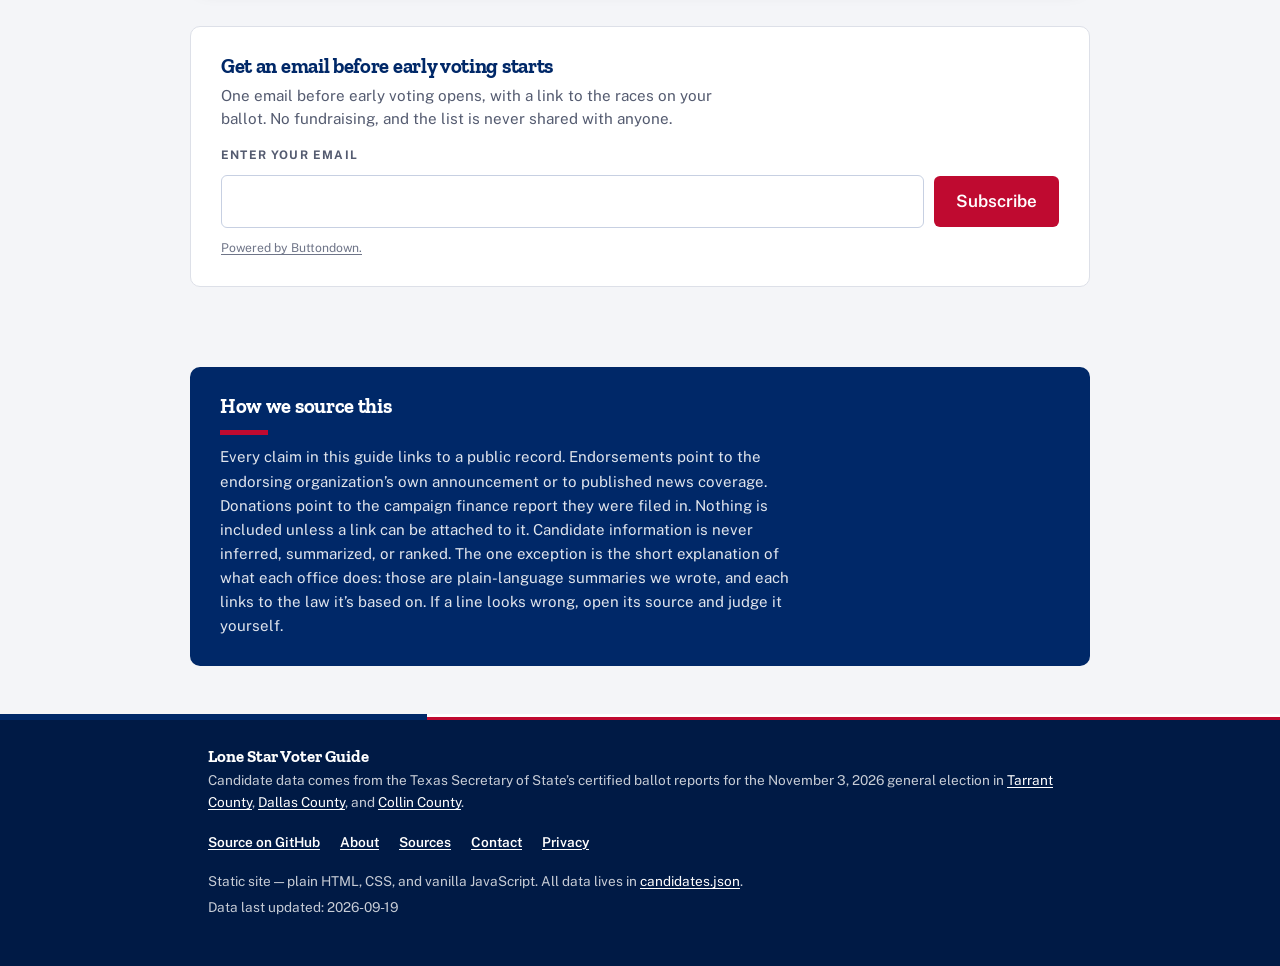
==== commit c7fd29d8: "Rename to Lone Star Voter Guide and apply flag redesign" ====
--- a/index.html
+++ b/index.html
@@ -3,21 +3,24 @@
 <head>
 <meta charset="utf-8">
 <meta name="viewport" content="width=device-width, initial-scale=1">
-<title>Texas Voter Guide</title>
+<title>Lone Star Voter Guide</title>
 <meta name="description" content="A static voter guide for Texas: races, candidates, endorsements, and donations, each with a source link. Tarrant, Dallas, and Collin counties are covered so far; more are on the way.">
-<meta name="theme-color" content="#8a1518">
+<meta name="theme-color" content="#002868">
 <link rel="icon" href="favicon.svg" type="image/svg+xml">
 <link rel="preconnect" href="https://fonts.googleapis.com">
 <link rel="preconnect" href="https://fonts.gstatic.com" crossorigin>
-<link rel="stylesheet" href="https://fonts.googleapis.com/css2?family=Inter:wght@400;500;600;700&family=Source+Serif+4:opsz,wght@8..60,600;8..60,700&display=swap">
+<link rel="stylesheet" href="https://fonts.googleapis.com/css2?family=Public+Sans:wght@400;500;600;700;800&family=Zilla+Slab:wght@600;700&display=swap">
 <link rel="stylesheet" href="styles.css">
 </head>
 <body>
 
 <header class="site-header">
-  <div class="wrap">
+  <div class="hoist">
     <div class="masthead">
-      <p class="eyebrow">Texas &mdash; 2026 general election</p>
+      <a class="brand" href="index.html">
+        <svg class="brand-star" viewBox="0 0 100 100" aria-hidden="true" focusable="false"><path fill="currentColor" d="M50 6 L60.3 37.6 L93.5 37.6 L66.6 57.2 L76.9 88.8 L50 69.3 L23.1 88.8 L33.4 57.2 L6.5 37.6 L39.7 37.6 Z"/></svg>
+        <span class="brand-name">Lone Star Voter Guide<small>Texas &middot; Nov 3, 2026</small></span>
+      </a>
       <button type="button" class="nav-toggle" id="nav-toggle"
         aria-expanded="false" aria-controls="site-nav">
         <span class="nav-bars" aria-hidden="true"></span>
@@ -33,44 +36,47 @@
       </ul>
     </nav>
 
-    <h1>Texas Voter Guide</h1>
-    <p class="mission">A guide to Texas ballots in which every candidate, endorsement, and donation is tied to a public record you can open and read yourself.</p>
-
-    <p class="coverage"><strong>Tarrant, Dallas, and Collin counties are covered so far.</strong> They
-      are the three counties with ballots loaded today, and more Texas counties are being added. Until
-      then, nothing on this page describes a ballot outside those three.</p>
+    <svg class="hoist-star" viewBox="0 0 100 100" aria-hidden="true" focusable="false"><path fill="currentColor" d="M50 6 L60.3 37.6 L93.5 37.6 L66.6 57.2 L76.9 88.8 L50 69.3 L23.1 88.8 L33.4 57.2 L6.5 37.6 L39.7 37.6 Z"/></svg>
+  </div>
+
+  <div class="stripes">
+    <div class="stripe-white">
+      <div class="stripe-inner">
+        <p class="eyebrow">2026 general election</p>
+        <h1>Know every race on your ballot</h1>
+        <p class="mission">A guide to Texas ballots in which every candidate, endorsement, and donation is tied to a public record you can open and read yourself.</p>
+      </div>
+    </div>
+    <section class="stripe-red lookup" aria-labelledby="lookup-title">
+      <h2 id="lookup-title">Find the races on your ballot</h2>
+
+      <form id="lookup-form" class="lookup-form" novalidate>
+        <label for="lookup-address">Your street address</label>
+        <div class="lookup-row">
+          <input type="text" id="lookup-address" name="address" autocomplete="street-address"
+            placeholder="100 Main St, Fort Worth, TX 76102" spellcheck="false">
+          <button type="submit" id="lookup-submit">Find my races</button>
+        </div>
+
+        <p class="lookup-privacy">
+          <strong>Your address stays in your browser.</strong> It is sent to exactly one place &mdash;
+          the U.S. Census Bureau&rsquo;s free public geocoder at <code>geocoding.geo.census.gov</code>
+          &mdash; which turns it into a map coordinate and returns it. It is never sent to this site,
+          never stored, and never logged: this site is static files with no server and no database.
+          Matching that coordinate to your precinct happens entirely on your own device.
+        </p>
+      </form>
+
+      <p class="coverage"><strong>Covers Tarrant, Dallas, and Collin counties so far.</strong>
+        An address anywhere else in Texas will not match a precinct yet.</p>
+
+      <div id="lookup-status" class="lookup-status" role="status" aria-live="polite" hidden></div>
+      <div id="lookup-result" class="lookup-result" hidden></div>
+    </section>
   </div>
 </header>
 
 <div class="wrap page">
-
-  <section class="panel lookup" aria-labelledby="lookup-title">
-    <h2 id="lookup-title">Find the races on your ballot</h2>
-    <p class="lookup-intro">Enter your street address and this page will work out which voting
-      precinct you live in, then show only the races you are actually eligible to vote in.
-      <strong>This lookup covers Tarrant, Dallas, and Collin counties</strong> &mdash; an address anywhere
-      else in Texas will not match a precinct yet.</p>
-
-    <form id="lookup-form" class="lookup-form" novalidate>
-      <label for="lookup-address">Your street address</label>
-      <div class="lookup-row">
-        <input type="text" id="lookup-address" name="address" autocomplete="street-address"
-          placeholder="100 Main St, Fort Worth, TX 76102" spellcheck="false">
-        <button type="submit" id="lookup-submit">Find my races</button>
-      </div>
-
-      <p class="lookup-privacy">
-        <strong>Your address stays in your browser.</strong> It is sent to exactly one place &mdash;
-        the U.S. Census Bureau&rsquo;s free public geocoder at <code>geocoding.geo.census.gov</code>
-        &mdash; which turns it into a map coordinate and returns it. It is never sent to this site,
-        never stored, and never logged: this site is static files with no server and no database.
-        Matching that coordinate to your precinct happens entirely on your own device.
-      </p>
-    </form>
-
-    <div id="lookup-status" class="lookup-status" role="status" aria-live="polite" hidden></div>
-    <div id="lookup-result" class="lookup-result" hidden></div>
-  </section>
 
   <!-- Stands where the race list will go. Nothing is rendered on first load:
        the list is opened either by an address resolving or by the browse
@@ -267,7 +273,7 @@
 
 <footer class="site-footer">
   <div class="wrap">
-    <p class="footer-name">Texas Voter Guide</p>
+    <p class="footer-name">Lone Star Voter Guide</p>
     <p>Candidate data comes from the Texas Secretary of State&rsquo;s certified ballot reports for
       the November 3, 2026 general election in
       <a href="sources/ballot-certification-2026-11-03.pdf">Tarrant County</a>,
--- a/styles.css
+++ b/styles.css
@@ -1,4 +1,4 @@
-/* Texas Voter Guide — presentation only.
+/* Lone Star Voter Guide — presentation only.
 
    Mobile first: every base rule targets a phone held in one hand, and
    min-width queries only ever add width, never rearrange meaning.
@@ -9,21 +9,27 @@
    several hundred lines. */
 
 :root {
-  --bg: #faf8f5;
+  --bg: #f4f5f8;
   --surface: #ffffff;
-  --surface-sunk: #f6f2ec;
-  --text: #1c1a19;
-  --muted: #5d574f;
-  --faint: #8a8179;
-  --line: #e8e1d7;
-  --line-strong: #cdc3b5;
-  --hairline: #f0eae1;
-
-  --red: #8a1518;          /* 9.1:1 on --bg */
-  --red-dark: #6b1013;
-  --red-deep: #5a0d10;
-  --red-soft: #f7ebe9;
-  --red-line: #e0c6c3;
+  --surface-sunk: #eef0f5;
+  --text: #141a2e;
+  --muted: #545b70;
+  --faint: #6f7588;
+  --line: #dde0e8;
+  --line-strong: #c3c8d4;
+  --hairline: #eceef3;
+
+  --accent: #002868;          /* Texas flag blue; 13:1 on --bg */
+  --accent-dark: #001a45;
+  --accent-deep: #00133a;
+  --accent-soft: #eaeef6;
+  --accent-line: #c7d0e2;
+
+  /* The flag itself. Blue is also --accent; red is kept to the header stripe,
+     the election-day tile, and a few calls to action, never candidate rows. */
+  --flag-blue: #002868;
+  --flag-red: #bf0a30;
+  --flag-red-dark: #940826;
 
   --warn-bg: #fdf6e6;
   --warn-line: #d6a94a;
@@ -42,12 +48,12 @@
   --grn: #1b5b37;
   --grn-bg: #e8f3ec;
 
-  --serif: "Source Serif 4", Georgia, "Times New Roman", serif;
-  --sans: Inter, -apple-system, BlinkMacSystemFont, "Segoe UI", Roboto, Arial, sans-serif;
-
-  --r-sm: 8px;
-  --r: 14px;
-  --r-lg: 20px;
+  --serif: "Zilla Slab", Rockwell, "Roboto Slab", Georgia, serif;
+  --sans: "Public Sans", -apple-system, BlinkMacSystemFont, "Segoe UI", Roboto, Arial, sans-serif;
+
+  --r-sm: 6px;
+  --r: 10px;
+  --r-lg: 14px;
 
   /* Cards are lifted off the page instead of boxed in. Two layers: a tight
      contact shadow so edges read at all, and a wide soft one for depth. */
@@ -85,7 +91,7 @@
   font-weight: 700;
   line-height: 1.15;
   letter-spacing: -0.015em;
-  color: var(--red);
+  color: var(--accent);
 }
 
 p { margin: 0 0 12px; }
@@ -98,15 +104,15 @@
 }
 
 a {
-  color: var(--red);
+  color: var(--accent);
   text-underline-offset: 2px;
   text-decoration-thickness: 1px;
 }
 
-a:hover { color: var(--red-dark); }
+a:hover { color: var(--accent-dark); }
 
 :focus-visible {
-  outline: 3px solid var(--red);
+  outline: 3px solid var(--accent);
   outline-offset: 2px;
   border-radius: 4px;
 }
@@ -135,52 +141,199 @@
 }
 
 /* ==========================================================================
-   Hero — a solid red band, full bleed, that the page falls out of.
+   Header — laid out as the Texas flag. A blue hoist carries the lone star,
+   the name, and the menu; beside it (below it on a phone) a white stripe
+   holds the page title and a red stripe holds the one thing to do here:
+   the address lookup. Pages without a lookup keep a thin red stripe so the
+   flag still reads.
    ========================================================================== */
 
 .site-header {
-  background: var(--red);
+  display: grid;
+  grid-template-columns: 1fr;
+  background: var(--flag-blue);
   color: #fff;
-  padding: 30px 0 34px;
-  /* A darker seam at the base keeps the band from ending on a flat cut. */
-  box-shadow: inset 0 -6px 0 var(--red-deep);
-}
-
-.site-header .eyebrow {
-  color: rgba(255, 255, 255, 0.72);
+}
+
+.hoist {
+  display: flex;
+  flex-direction: column;
+  padding: 14px 18px;
+  background: var(--flag-blue);
+}
+
+.brand {
+  display: inline-flex;
+  align-items: center;
+  gap: 12px;
+  min-height: 44px;
+  color: #fff;
+  text-decoration: none;
+}
+
+.brand:hover { color: #fff; }
+
+.brand-star {
+  flex: 0 0 auto;
+  width: 34px;
+  height: 34px;
+}
+
+.brand-name {
+  font-family: var(--serif);
+  font-weight: 700;
+  font-size: 1.15rem;
+  line-height: 1.1;
+}
+
+.brand-name small {
+  display: block;
+  margin-top: 3px;
+  font-family: var(--sans);
+  font-size: 0.64rem;
+  font-weight: 600;
+  letter-spacing: 0.16em;
+  text-transform: uppercase;
+  color: rgba(255, 255, 255, 0.75);
+}
+
+/* The big star only appears once the hoist becomes its own column. */
+.hoist-star { display: none; }
+
+.stripes { display: grid; }
+
+.stripe-white {
+  padding: 28px 18px 26px;
+  background: #fff;
+  color: var(--text);
+}
+
+.stripe-inner { max-width: 660px; }
+
+.stripe-white .eyebrow {
   margin-bottom: 10px;
+  color: var(--flag-red);
 }
 
 .site-header h1 {
-  margin: 0 0 12px;
-  font-size: clamp(2.1rem, 8.5vw, 2.6rem);
-  color: #fff;
-  letter-spacing: -0.02em;
+  margin: 0 0 10px;
+  font-size: clamp(2.2rem, 9vw, 3.2rem);
+  line-height: 1.02;
+  letter-spacing: -0.01em;
+  color: var(--flag-blue);
+  text-wrap: balance;
 }
 
 .mission {
   margin: 0;
-  max-width: 34ch;
-  font-size: 1.06rem;
+  max-width: 46ch;
+  font-size: 1.02rem;
   line-height: 1.5;
-  color: rgba(255, 255, 255, 0.88);
-}
-
-/* The single most important caveat on the page, so it stays inside the band
-   rather than becoming one more panel below it. */
+  color: var(--muted);
+}
+
+.stripe-red {
+  background: var(--flag-red);
+  color: #fff;
+}
+
+.stripe-thin { height: 12px; }
+
+/* ---------- The lookup, living in the red stripe ----------
+   .site-header .lookup outranks the plain .panel/.lookup card rules further
+   down, including their wider-screen padding. */
+
+.site-header .lookup {
+  margin: 0;
+  padding: 22px 18px 26px;
+  background: var(--flag-red);
+  border-radius: 0;
+  box-shadow: none;
+}
+
+.site-header .lookup h2 {
+  margin: 0 0 12px;
+  font-size: 1.4rem;
+  color: #fff;
+}
+
+.site-header .lookup-form label { color: rgba(255, 255, 255, 0.88); }
+
+.site-header .lookup-row input {
+  background: #fff;
+  border: 2px solid #fff;
+}
+
+.site-header .lookup-row input:focus-visible {
+  outline: 3px solid var(--flag-blue);
+  outline-offset: 0;
+}
+
+.site-header .lookup-row button {
+  font-weight: 700;
+  background: var(--flag-blue);
+}
+
+.site-header .lookup-row button:hover:not(:disabled) { background: var(--accent-dark); }
+
+.site-header .lookup-row button:focus-visible,
+.site-header .brand:focus-visible {
+  outline: 3px solid #fff;
+  outline-offset: 2px;
+}
+
+.site-header .lookup-privacy {
+  background: rgba(0, 0, 0, 0.16);
+  color: rgba(255, 255, 255, 0.92);
+}
+
+.site-header .lookup-privacy strong { color: #fff; }
+.site-header .lookup-privacy code { background: rgba(255, 255, 255, 0.16); }
+
 .coverage {
-  margin: 22px 0 0;
-  max-width: 58ch;
-  padding: 13px 16px;
+  margin: 14px 0 0;
+  padding: 10px 14px;
+  max-width: 62ch;
+  border-left: 4px solid rgba(255, 255, 255, 0.6);
+  border-radius: 0 var(--r-sm) var(--r-sm) 0;
   background: rgba(0, 0, 0, 0.16);
-  border-left: 4px solid rgba(255, 255, 255, 0.55);
-  border-radius: 0 var(--r-sm) var(--r-sm) 0;
-  font-size: 0.95rem;
+  font-size: 0.9rem;
   line-height: 1.5;
-  color: rgba(255, 255, 255, 0.9);
+  color: rgba(255, 255, 255, 0.92);
 }
 
 .coverage strong { color: #fff; }
+
+/* Status and the matched-precinct panel keep their own light backgrounds, so
+   they take dark text back from the header. */
+.site-header .lookup-status { color: var(--muted); }
+.site-header .lookup-status-warn { color: var(--warn-text); }
+.site-header .lookup-status-error { color: var(--accent-dark); }
+.site-header .lookup-result { color: var(--text); }
+
+@media (min-width: 620px) {
+  .stripe-white { padding: 36px 28px 30px; }
+  .site-header .lookup { padding: 26px 28px 30px; }
+}
+
+@media (min-width: 900px) {
+  .site-header { grid-template-columns: minmax(300px, 1fr) 2fr; }
+
+  .hoist { padding: 24px 28px 30px; }
+
+  .hoist-star {
+    display: block;
+    width: 58%;
+    max-width: 180px;
+    margin: auto;
+    padding-block: 24px;
+  }
+
+  .stripe-white { padding: 44px 44px 36px; }
+  .site-header .lookup { padding: 30px 44px 34px; }
+  .stripe-thin { height: 18px; padding: 0; }
+}
+
 
 /* ---------- Masthead + navigation ----------
    A hamburger at every width: the links stay collapsed behind the button on
@@ -342,7 +495,7 @@
   width: 30px;
   height: 30px;
   border-radius: 50%;
-  background: var(--red);
+  background: var(--accent);
   color: #fff;
   font-family: var(--serif);
   font-weight: 700;
@@ -391,7 +544,7 @@
 
 .signup {
   padding: 22px 20px;
-  background: var(--red-soft);
+  background: var(--accent-soft);
   border-radius: var(--r);
   box-shadow: var(--shadow);
 }
@@ -428,7 +581,7 @@
   min-width: 0;
   min-height: 48px;
   padding: 12px 14px;
-  border: 1px solid var(--red-line);
+  border: 1px solid var(--accent-line);
   border-radius: var(--r-sm);
   background: var(--surface);
   color: var(--text);
@@ -441,7 +594,7 @@
   padding: 12px 22px;
   border: 0;
   border-radius: var(--r-sm);
-  background: var(--red);
+  background: var(--accent);
   color: #fff;
   cursor: pointer;
   white-space: nowrap;
@@ -449,7 +602,7 @@
   appearance: none;
 }
 
-.signup .embeddable-buttondown-form input[type="submit"]:hover { background: var(--red-dark); }
+.signup .embeddable-buttondown-form input[type="submit"]:hover { background: var(--accent-dark); }
 
 .signup .embeddable-buttondown-form p {
   margin: 0;
@@ -458,7 +611,7 @@
 }
 
 .signup .embeddable-buttondown-form p a { color: var(--faint); }
-.signup .embeddable-buttondown-form p a:hover { color: var(--red); }
+.signup .embeddable-buttondown-form p a:hover { color: var(--accent); }
 
 /* ---------- Data-status notice ---------- */
 
@@ -539,7 +692,7 @@
   color: var(--text);
 }
 
-.lookup-row input::placeholder { color: #a49a90; }
+.lookup-row input::placeholder { color: #8d93a3; }
 
 .lookup-row button {
   font: inherit;
@@ -548,13 +701,13 @@
   padding: 12px 22px;
   border: 0;
   border-radius: var(--r-sm);
-  background: var(--red);
+  background: var(--accent);
   color: #fff;
   cursor: pointer;
   white-space: nowrap;
 }
 
-.lookup-row button:hover:not(:disabled) { background: var(--red-dark); }
+.lookup-row button:hover:not(:disabled) { background: var(--accent-dark); }
 
 .lookup-row button:disabled {
   opacity: 0.6;
@@ -601,10 +754,10 @@
 }
 
 .lookup-status-error {
-  background: var(--red-soft);
-  color: var(--red-dark);
+  background: var(--accent-soft);
+  color: var(--accent-dark);
   font-weight: 500;
-  box-shadow: inset 4px 0 0 var(--red);
+  box-shadow: inset 4px 0 0 var(--accent);
   padding-left: 16px;
 }
 
@@ -613,9 +766,9 @@
 .lookup-result {
   margin-top: 18px;
   border-radius: var(--r);
-  background: var(--red-soft);
+  background: var(--accent-soft);
   padding: 18px 18px 16px;
-  box-shadow: inset 5px 0 0 var(--red);
+  box-shadow: inset 5px 0 0 var(--accent);
 }
 
 .ballot-head { margin-bottom: 2px; }
@@ -635,7 +788,7 @@
   font-size: 2.2rem;
   font-weight: 700;
   line-height: 1.05;
-  color: var(--red);
+  color: var(--accent);
   letter-spacing: -0.02em;
 }
 
@@ -655,7 +808,7 @@
   list-style: none;
   margin: 0;
   padding: 0;
-  border-top: 1px solid var(--red-line);
+  border-top: 1px solid var(--accent-line);
 }
 
 .district-list li {
@@ -663,7 +816,7 @@
   flex-direction: column;
   gap: 1px;
   padding: 10px 0;
-  border-bottom: 1px solid var(--red-line);
+  border-bottom: 1px solid var(--accent-line);
 }
 
 .district-label {
@@ -711,21 +864,21 @@
 }
 
 .ballot-toggle {
-  background: var(--red);
+  background: var(--accent);
   color: #fff;
 }
 
-.ballot-toggle:hover { background: var(--red-dark); }
+.ballot-toggle:hover { background: var(--accent-dark); }
 
 .ballot-clear {
   background: var(--surface);
   color: var(--text);
-  box-shadow: inset 0 0 0 1px var(--red-line);
+  box-shadow: inset 0 0 0 1px var(--accent-line);
 }
 
 .ballot-clear:hover {
-  color: var(--red);
-  box-shadow: inset 0 0 0 1px var(--red);
+  color: var(--accent);
+  box-shadow: inset 0 0 0 1px var(--accent);
 }
 
 /* ==========================================================================
@@ -744,7 +897,7 @@
 .gate {
   background: var(--surface);
   border-radius: var(--r);
-  border-top: 4px solid var(--red);
+  border-top: 4px solid var(--accent);
   padding: 22px 20px;
   box-shadow: var(--shadow);
 }
@@ -778,7 +931,7 @@
   padding: 10px 0;
   border: 0;
   background: none;
-  color: var(--red);
+  color: var(--accent);
   text-align: left;
   text-decoration: underline;
   text-underline-offset: 3px;
@@ -786,7 +939,7 @@
 }
 
 .gate-link:hover {
-  color: var(--red-dark);
+  color: var(--accent-dark);
   text-decoration-thickness: 2px;
 }
 
@@ -852,7 +1005,7 @@
   font-size: 1.45rem;
   font-weight: 700;
   line-height: 1;
-  color: var(--red);
+  color: var(--accent);
 }
 
 .date-title {
@@ -875,14 +1028,14 @@
 .date-note {
   margin: 16px 0 0;
   padding: 12px 14px;
-  background: var(--red-soft);
+  background: var(--accent-soft);
   border-radius: var(--r-sm);
-  color: var(--red-dark);
+  color: var(--accent-dark);
   font-size: 0.87rem;
   line-height: 1.55;
 }
 
-.date-note strong { color: var(--red-deep); }
+.date-note strong { color: var(--accent-deep); }
 
 /* ---------- Data provenance ---------- */
 
@@ -907,7 +1060,7 @@
 .prov-item {
   padding: 14px 16px;
   background: var(--surface-sunk);
-  border-left: 3px solid var(--red-line);
+  border-left: 3px solid var(--accent-line);
   border-radius: 0 var(--r-sm) var(--r-sm) 0;
 }
 
@@ -1159,8 +1312,8 @@
 }
 
 .control button:hover {
-  color: var(--red);
-  border-color: var(--red);
+  color: var(--accent);
+  border-color: var(--accent);
 }
 
 /* ---------- Filter feedback ---------- */
@@ -1168,9 +1321,9 @@
 .filter-note {
   margin: 14px 0 0;
   padding: 11px 14px;
-  background: var(--red-soft);
+  background: var(--accent-soft);
   border-radius: var(--r-sm);
-  color: var(--red-dark);
+  color: var(--accent-dark);
   font-size: 0.85rem;
   line-height: 1.5;
   font-weight: 500;
@@ -1205,8 +1358,8 @@
 }
 
 .print-button:hover {
-  color: var(--red);
-  border-color: var(--red);
+  color: var(--accent);
+  border-color: var(--accent);
 }
 
 /* Exists only on paper — see the print stylesheet at the end of this file. */
@@ -1255,7 +1408,7 @@
   color: var(--faint);
 }
 
-.badge-school { color: var(--red); }
+.badge-school { color: var(--accent); }
 
 /* ---------- Race cards ---------- */
 
@@ -1311,7 +1464,7 @@
 .race-note {
   flex: 0 0 100%;
   margin-top: 2px;
-  color: var(--red-dark);
+  color: var(--accent-dark);
   font-size: 0.7rem;
   font-weight: 700;
   text-transform: uppercase;
@@ -1346,7 +1499,7 @@
 }
 
 .office-toggle:hover .office-toggle-text {
-  text-decoration-color: var(--red);
+  text-decoration-color: var(--accent);
 }
 
 /* Sized and spaced as its own tap target rather than as punctuation: on a
@@ -1369,14 +1522,14 @@
 }
 
 .office-toggle:hover .office-toggle-icon {
-  background: var(--red-soft);
-  border-color: var(--red-line);
-  color: var(--red-dark);
+  background: var(--accent-soft);
+  border-color: var(--accent-line);
+  color: var(--accent-dark);
 }
 
 .office-toggle[aria-expanded="true"] .office-toggle-icon {
-  background: var(--red);
-  border-color: var(--red);
+  background: var(--accent);
+  border-color: var(--accent);
   color: #fff;
 }
 
@@ -1388,7 +1541,7 @@
   margin-top: 10px;
   padding: 12px 14px;
   border-radius: var(--r-sm);
-  border-left: 3px solid var(--red-line);
+  border-left: 3px solid var(--accent-line);
   background: var(--surface-sunk);
 }
 
@@ -1485,7 +1638,7 @@
   transform: rotate(225deg);
 }
 
-details.candidate > .candidate-row:hover .candidate-name { color: var(--red); }
+details.candidate > .candidate-row:hover .candidate-name { color: var(--accent); }
 
 .candidate-name {
   font-size: 0.98rem;
@@ -1500,7 +1653,7 @@
    that the names stay readable to anyone looking past the highlight. */
 .candidate-dim { opacity: 0.45; }
 
-.candidate-match .candidate-name { color: var(--red-dark); }
+.candidate-match .candidate-name { color: var(--accent-dark); }
 
 /* ---------- Party chips ----------
    Filled, labelled, and shaped. The glyph's outline differs per party
@@ -1556,6 +1709,16 @@
   clip-path: polygon(50% 0, 100% 50%, 50% 100%, 0 50%);
 }
 
+/* Nonpartisan office: no party, so no hue and no glyph — the one chip in the
+   row that is deliberately not color-coded, because a color here would read as
+   a fifth party. Restates the neutral ground explicitly rather than leaning on
+   .party's default, and takes back the left padding the missing glyph held. */
+.party-nonpartisan {
+  padding-left: 10px;
+  background: var(--surface-sunk);
+  color: var(--muted);
+}
+
 /* ---------- Unopposed ---------- */
 
 .marker-unopposed {
@@ -1643,9 +1806,9 @@
 }
 
 .status-error {
-  color: var(--red-dark);
-  background: var(--red-soft);
-  box-shadow: inset 5px 0 0 var(--red);
+  color: var(--accent-dark);
+  background: var(--accent-soft);
+  box-shadow: inset 5px 0 0 var(--accent);
   text-align: left;
 }
 
@@ -1750,14 +1913,14 @@
   padding: 12px 26px;
   border: 0;
   border-radius: var(--r-sm);
-  background: var(--red);
+  background: var(--accent);
   color: #fff;
   cursor: pointer;
   -webkit-appearance: none;
   appearance: none;
 }
 
-.contact-submit:hover { background: var(--red-dark); }
+.contact-submit:hover { background: var(--accent-dark); }
 
 /* Bot bait. Not .visually-hidden: that keeps the field in the accessibility
    tree, where a screen reader would read out a question no person should
@@ -1782,7 +1945,7 @@
   font-weight: 700;
   font-size: 1.05rem;
   line-height: 1.2;
-  color: var(--red);
+  color: var(--accent);
   margin-bottom: 8px;
 }
 
@@ -1812,11 +1975,6 @@
     --gap-group: 80px;
   }
 
-  .site-header { padding: 52px 0 54px; }
-
-  .site-header h1 { font-size: 3rem; }
-  .mission { font-size: 1.18rem; max-width: 42ch; }
-  .coverage { margin-top: 26px; padding: 15px 20px; font-size: 1rem; }
 
   .page { padding-top: 40px; }
 
@@ -1907,6 +2065,111 @@
 
   .candidate-row { padding: 13px 0; }
 }
+
+/* ==========================================================================
+   Lone Star touches below the header. Kept to a few places on purpose: the
+   flag belongs to the chrome, and candidate rows stay neutral.
+   ========================================================================== */
+
+/* Key dates as calendar tear-offs: blue for early voting, red for election day. */
+.date-list li {
+  gap: 0;
+  padding: 0;
+  overflow: hidden;
+  background: var(--surface);
+  border: 1px solid var(--line);
+}
+
+.date-when {
+  flex: 0 0 5.2rem;
+  align-items: center;
+  justify-content: center;
+  padding: 12px 6px;
+  text-align: center;
+  background: var(--flag-blue);
+}
+
+.date-list li:last-child .date-when { background: var(--flag-red); }
+
+.date-month { color: rgba(255, 255, 255, 0.85); }
+
+.date-day {
+  font-size: 1.5rem;
+  color: #fff;
+  font-variant-numeric: tabular-nums;
+}
+
+.date-what { padding: 14px 16px; }
+
+.date-title {
+  font-family: var(--serif);
+  font-size: 1.12rem;
+  font-weight: 700;
+}
+
+/* Race cards get a blue cap so a long ballot reads as a stack of cards. */
+.race { border-top: 4px solid var(--flag-blue); }
+
+/* The sourcing pledge is the site's promise, so it gets the flag's blue. */
+.sourcing {
+  background: var(--flag-blue);
+  box-shadow: none;
+}
+
+.sourcing h2 { color: #fff; }
+
+.sourcing h2::after {
+  content: "";
+  display: block;
+  width: 48px;
+  height: 5px;
+  margin-top: 12px;
+  background: var(--flag-red);
+}
+
+.sourcing p,
+.sourcing li { color: rgba(255, 255, 255, 0.88); }
+
+.sourcing strong { color: #fff; }
+
+.sourcing a,
+.sourcing a:hover { color: #fff; }
+
+.signup {
+  background: var(--surface);
+  border: 1px solid var(--line);
+  box-shadow: none;
+}
+
+.signup .embeddable-buttondown-form input[type="submit"] { background: var(--flag-red); }
+.signup .embeddable-buttondown-form input[type="submit"]:hover { background: var(--flag-red-dark); }
+
+/* Footer: deep navy with a flag stripe across the top. */
+.site-footer {
+  position: relative;
+  padding-top: 32px;
+  background: var(--accent-dark);
+  border-top: 0;
+  color: rgba(255, 255, 255, 0.78);
+}
+
+.site-footer::before {
+  content: "";
+  position: absolute;
+  top: 0;
+  left: 0;
+  right: 0;
+  height: 6px;
+  background:
+    linear-gradient(90deg, var(--flag-blue) 33.333%, transparent 33.333%),
+    linear-gradient(180deg, #fff 50%, var(--flag-red) 50%);
+}
+
+.footer-name { color: #fff; }
+
+.site-footer a,
+.site-footer a:hover { color: #fff; }
+
 
 @media (prefers-reduced-motion: reduce) {
   html { scroll-behavior: auto; }
